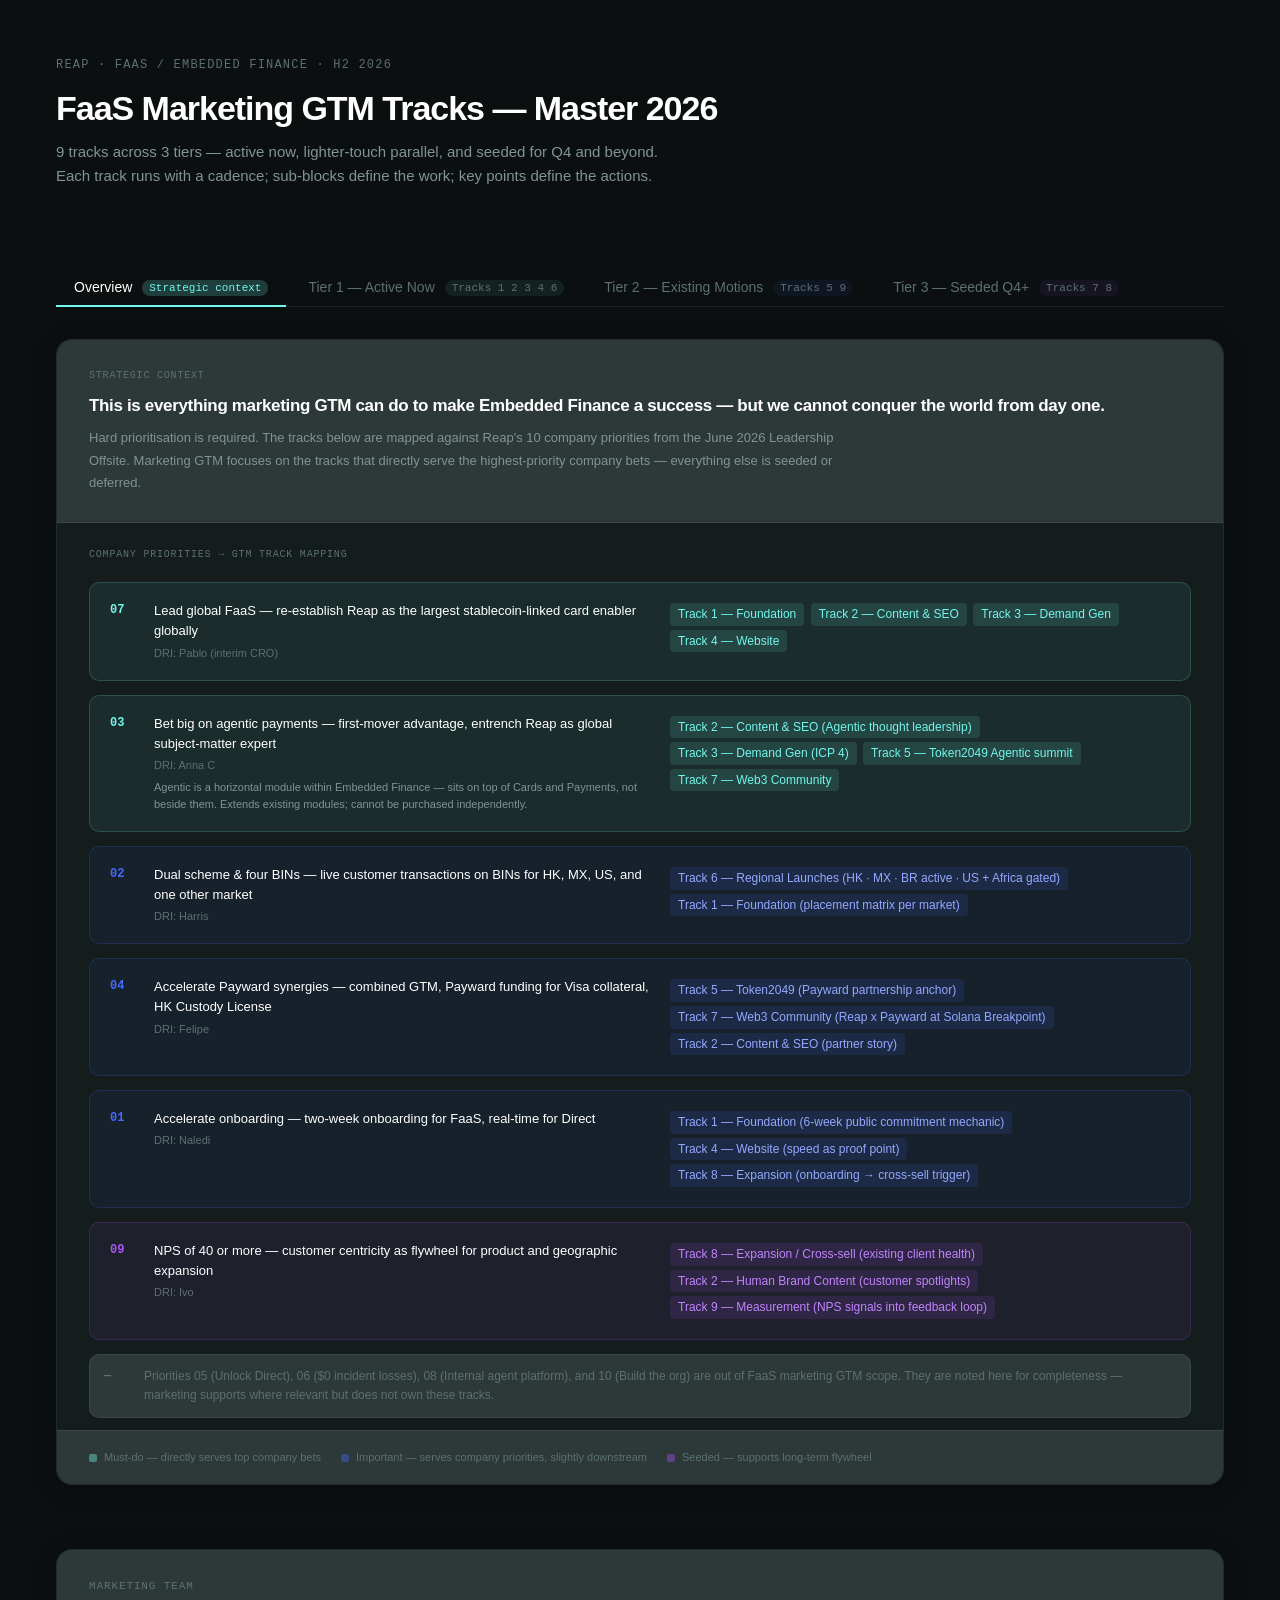
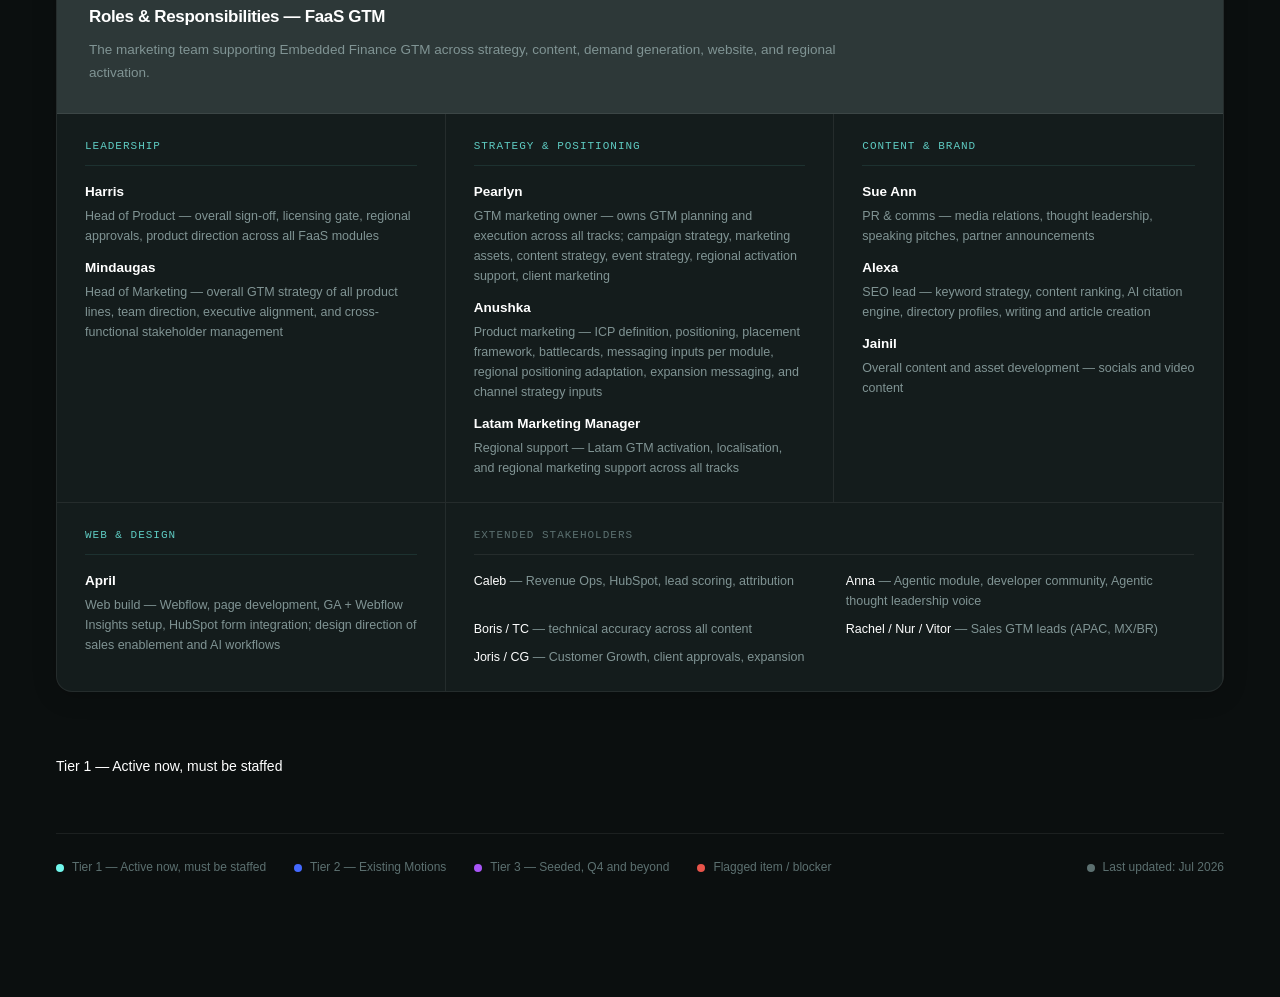
==== faas_gtm_canvas_1.html @ dbe41eef "Add FaaS GTM canvas with Reap brand system Co-Authored-By: Claude Sonnet 4.6 <noreply@anthropic.com>" ====
<!DOCTYPE html>
<html lang="en">
<head>
<meta charset="UTF-8">
<meta name="viewport" content="width=device-width, initial-scale=1.0">
<title>FaaS Marketing GTM Tracks - Master 2026</title>
<link rel="stylesheet" href="colors_and_type.css"/>
<style>
  *, *::before, *::after { box-sizing: border-box; margin: 0; padding: 0; }

  :root {
    --bg:       #0B0F0F;   /* ttg-1000 */
    --surface:  #141C1C;   /* ttg-900 — Reap Black */
    --surface2: #2D3838;   /* ttg-800 */
    --border:   rgba(255,255,255,0.07);
    --border2:  rgba(255,255,255,0.13);
    --text:     #FFFFFF;   /* reap-white */
    --muted:    #5C7070;   /* ttg-600 */
    --subtle:   #809494;   /* ttg-500 */

    --t1: #71F7EC;   /* teal-400 — hero accent */
    --t2: #4469FF;   /* blue-500 */
    --t3: #A855F7;   /* violet-400 */

    --c1:  #71F7EC;  /* teal-400 — Foundation */
    --c2:  #60FFB0;  /* teal-500 — Content & SEO */
    --c3:  #4469FF;  /* blue-500 — Demand Gen */
    --c4:  #2A40A3;  /* blue-700 — Website */
    --c5:  #FFC680;  /* peach-500 — Offline */
    --c6:  #FFC680;  /* peach-500 — Regional */
    --c7:  #A855F7;  /* violet-400 — Web3 */
    --c8:  #7E22CE;  /* violet-500 — Expansion */
    --c9:  #60FFB0;  /* mint-500 — Measurement */
  }

  body {
    background: var(--bg);
    color: var(--text);
    font-family: 'PolySans', -apple-system, 'Helvetica Neue', Arial, sans-serif;
    font-size: 14px;
    line-height: 1.55;
    padding: 56px 56px 120px;
    min-width: 960px;
  }

  /* ── Header ── */
  .header { margin-bottom: 64px; }
  .eyebrow {
    font-family: 'PolySansMono', ui-monospace, 'SF Mono', Menlo, monospace;
    font-size: 12px;
    color: var(--muted);
    letter-spacing: 0.1em;
    text-transform: uppercase;
    margin-bottom: 14px;
  }
  .header h1 {
    font-size: 34px;
    font-weight: 600;
    letter-spacing: -0.03em;
    color: var(--text);
    margin-bottom: 12px;
  }
  .header p { color: var(--subtle); font-size: 15px; max-width: 640px; line-height: 1.65; }

  /* ── Tier sections ── */
  .tier { margin-bottom: 64px; }
  .tier-label {
    display: flex;
    align-items: center;
    gap: 14px;
    margin-bottom: 28px;
  }
  .tier-badge {
    font-family: 'PolySansMono', ui-monospace, 'SF Mono', Menlo, monospace;
    font-size: 11px;
    font-weight: 500;
    letter-spacing: 0.08em;
    text-transform: uppercase;
    padding: 5px 12px;
    border-radius: 4px;
    white-space: nowrap;
  }
  .b1 { background: rgba(113,247,236,0.15); color: var(--t1); border: 1px solid rgba(113,247,236,0.25); }
  .b2 { background: rgba(68,105,255,0.12); color: var(--t2); border: 1px solid rgba(68,105,255,0.22); }
  .b3 { background: rgba(168,85,247,0.12); color: var(--t3); border: 1px solid rgba(168,85,247,0.22); }
  .tier-title { font-size: 14px; color: var(--subtle); }
  .tier-rule { flex: 1; height: 1px; background: var(--border); }

  /* ── Track card ── */
  .track {
    background: var(--surface);
    border: 1px solid var(--border);
    border-radius: 16px;
    overflow: hidden;
    margin-bottom: 32px;
    box-shadow: 0 4px 24px rgba(0,0,0,0.18);
  }
  .track-header {
    display: flex;
    align-items: center;
    gap: 16px;
    padding: 22px 28px;
    border-bottom: 1px solid var(--border);
    background: linear-gradient(to right, rgba(255,255,255,0.03), transparent);
  }
  .track-dot {
    width: 12px; height: 12px;
    border-radius: 50%;
    flex-shrink: 0;
  }
  .track-title {
    font-size: 17px;
    font-weight: 600;
    color: var(--text);
    letter-spacing: -0.01em;
  }
  .track-meta {
    font-family: 'PolySansMono', ui-monospace, 'SF Mono', Menlo, monospace;
    font-size: 12px;
    color: var(--muted);
    margin-left: auto;
  }

  /* ── Track body: sub-block columns ── */
  .track-body {
    display: grid;
    gap: 0;
  }
  .cols-2 { grid-template-columns: 1fr 1fr; }
  .cols-3 { grid-template-columns: 1fr 1fr 1fr; }
  .cols-4 { grid-template-columns: 1fr 1fr 1fr 1fr; }
  .cols-1 { grid-template-columns: 1fr; }

  .sub {
    padding: 24px 28px;
    border-right: 1px solid var(--border);
    border-bottom: 1px solid var(--border);
  }
  .sub:last-child { border-right: none; }

  .sub-title {
    font-size: 11px;
    font-weight: 500;
    letter-spacing: 0.09em;
    text-transform: uppercase;
    color: var(--t1);
    font-family: 'PolySansMono', ui-monospace, 'SF Mono', Menlo, monospace;
    margin-bottom: 16px;
    padding-bottom: 10px;
    border-bottom: 1px solid rgba(113,247,236,0.12);
    opacity: 0.8;
  }

  .items { display: flex; flex-direction: column; gap: 8px; }
  .item {
    display: flex;
    align-items: flex-start;
    gap: 10px;
    color: var(--subtle);
    font-size: 13.5px;
    line-height: 1.65;
  }
  .item::before {
    content: '';
    width: 4px;
    height: 4px;
    border-radius: 50%;
    background: var(--border2);
    flex-shrink: 0;
    margin-top: 8px;
  }
  .item b { color: var(--text); font-weight: 500; }
  .item.flag { color: #FF6B6B; }
  .item.flag::before { background: rgba(255,107,107,0.55); }

  /* metrics row */
  .metrics-row {
    padding: 20px 28px;
    border-top: 1px solid var(--border);
    background: rgba(255,255,255,0.02);
  }
  .metrics-label {
    font-family: 'PolySansMono', ui-monospace, 'SF Mono', Menlo, monospace;
    font-size: 11px;
    color: var(--muted);
    text-transform: uppercase;
    letter-spacing: 0.07em;
    margin-bottom: 14px;
  }
  .metrics-grid {
    display: grid;
    grid-template-columns: 1fr 1fr;
    gap: 16px;
  }
  .metrics-col-label {
    font-size: 11px;
    font-weight: 500;
    color: var(--muted);
    font-family: 'PolySansMono', ui-monospace, 'SF Mono', Menlo, monospace;
    letter-spacing: 0.05em;
    text-transform: uppercase;
    margin-bottom: 8px;
  }
  .metric-item {
    display: flex;
    justify-content: space-between;
    align-items: baseline;
    gap: 12px;
    font-size: 13px;
    color: var(--subtle);
    padding: 7px 0;
    border-bottom: 1px solid var(--border);
  }
  .metric-item:last-child { border-bottom: none; }
  .metric-name { flex: 1; line-height: 1.5; }
  .metric-target {
    font-family: 'PolySansMono', ui-monospace, 'SF Mono', Menlo, monospace;
    font-size: 12px;
    color: var(--t1);
    white-space: nowrap;
    flex-shrink: 0;
  }
  .metric-target.t2 { color: var(--t2); }
  .metric-target.t3 { color: var(--t3); }
  .metric-target.amber { color: #FFC680; }

  /* owners row */
  .owners-row {
    padding: 16px 28px;
    border-top: 1px solid var(--border);
    background: var(--surface2);
    display: flex;
    flex-wrap: wrap;
    gap: 10px;
    align-items: center;
  }
  .owners-label {
    font-family: 'PolySansMono', ui-monospace, 'SF Mono', Menlo, monospace;
    font-size: 11px;
    color: var(--muted);
    text-transform: uppercase;
    letter-spacing: 0.07em;
    margin-right: 4px;
  }
  .owner-tag {
    font-size: 12px;
    padding: 4px 12px;
    border-radius: 99px;
    background: var(--surface);
    border: 1px solid var(--border2);
    color: var(--subtle);
    white-space: nowrap;
  }
  .owner-tag.primary { border-color: rgba(113,247,236,0.4); color: #71F7EC; }

  /* legend */
  .legend {
    margin-top: 56px;
    padding-top: 24px;
    border-top: 1px solid var(--border);
    display: flex;
    gap: 28px;
    flex-wrap: wrap;
  }
  .legend-item { display: flex; align-items: center; gap: 8px; font-size: 12px; color: var(--muted); }
  .legend-dot { width: 8px; height: 8px; border-radius: 50%; flex-shrink: 0; }
</style>
<style>
  /* ── Tabs ── */
  .tab-nav {
    display: flex;
    gap: 4px;
    margin-bottom: 32px;
    border-bottom: 1px solid var(--border);
    padding-bottom: 0;
    position: sticky;
    top: 0;
    background: var(--bg);
    z-index: 100;
    padding-top: 16px;
  }
  .tab-btn {
    font-family: 'PolySans', -apple-system, 'Helvetica Neue', Arial, sans-serif;
    font-size: 14px;
    font-weight: 500;
    color: var(--muted);
    background: transparent;
    border: none;
    padding: 10px 18px;
    cursor: pointer;
    border-bottom: 2px solid transparent;
    margin-bottom: -1px;
    border-radius: 6px 6px 0 0;
    transition: color 0.15s, border-color 0.15s;
    white-space: nowrap;
  }
  .tab-btn:hover { color: var(--subtle); }
  .tab-btn.active { color: var(--text); border-bottom-color: var(--t1); }
  .tab-btn .tab-badge {
    font-family: 'PolySansMono', ui-monospace, 'SF Mono', Menlo, monospace;
    font-size: 11px;
    padding: 2px 7px;
    border-radius: 99px;
    margin-left: 6px;
    vertical-align: middle;
  }
  .tab-btn.active .badge-t1-small { background: rgba(113,247,236,0.2); color: var(--t1); }
  .tab-btn.active .badge-t2-small { background: rgba(68,105,255,0.2); color: var(--t2); }
  .tab-btn.active .badge-t3-small { background: rgba(168,85,247,0.2); color: var(--t3); }
  .tab-btn .badge-t1-small { background: rgba(113,247,236,0.08); color: var(--muted); }
  .tab-btn .badge-t2-small { background: rgba(68,105,255,0.08); color: var(--muted); }
  .tab-btn .badge-t3-small { background: rgba(168,85,247,0.08); color: var(--muted); }

  .tab-panel { display: none; }
  .tab-panel.active { display: block; }
</style>
</head>
<body>

<div class="header">
  <div class="eyebrow">Reap · FaaS / Embedded Finance · H2 2026</div>
  <h1>FaaS Marketing GTM Tracks — Master 2026</h1>
  <p>9 tracks across 3 tiers — active now, lighter-touch parallel, and seeded for Q4 and beyond. Each track runs with a cadence; sub-blocks define the work; key points define the actions.</p>
</div>

<nav class="tab-nav">
  <button class="tab-btn active" onclick="switchTab('overview', this)">Overview <span class="tab-badge badge-t1-small">Strategic context</span></button>
  <button class="tab-btn" onclick="switchTab('tier1', this)">Tier 1 — Active Now <span class="tab-badge badge-t1-small">Tracks 1 2 3 4 6</span></button>
  <button class="tab-btn" onclick="switchTab('tier2', this)">Tier 2 — Existing Motions <span class="tab-badge badge-t2-small">Tracks 5 9</span></button>
  <button class="tab-btn" onclick="switchTab('tier3', this)">Tier 3 — Seeded Q4+ <span class="tab-badge badge-t3-small">Tracks 7 8</span></button>
</nav>

<!-- OVERVIEW TAB -->
<div id="tab-overview" class="tab-panel active">
  <!-- PRIORITY MAPPING -->
  <div style="margin-bottom:64px;">
    <div style="background:var(--surface);border:1px solid var(--border);border-radius:16px;overflow:hidden;box-shadow:0 4px 24px rgba(0,0,0,0.18);">
      <div style="padding:28px 32px;border-bottom:1px solid var(--border);background:var(--surface2);">
        <div style="font-family:'PolySansMono',ui-monospace,monospace;font-size:10px;color:var(--muted);letter-spacing:0.08em;text-transform:uppercase;margin-bottom:10px;">Strategic context</div>
        <div style="font-size:17px;font-weight:600;color:var(--text);letter-spacing:-0.02em;margin-bottom:10px;line-height:1.4;">This is everything marketing GTM can do to make Embedded Finance a success — but we cannot conquer the world from day one.</div>
        <div style="font-size:13px;color:var(--subtle);max-width:760px;line-height:1.7;">Hard prioritisation is required. The tracks below are mapped against Reap's 10 company priorities from the June 2026 Leadership Offsite. Marketing GTM focuses on the tracks that directly serve the highest-priority company bets — everything else is seeded or deferred.</div>
      </div>
      <div style="padding:24px 32px 12px;">
        <div style="font-family:'PolySansMono',ui-monospace,monospace;font-size:10px;color:var(--muted);letter-spacing:0.08em;text-transform:uppercase;margin-bottom:20px;">Company priorities → GTM track mapping</div>
        <div style="display:grid;gap:14px;">

          <div style="display:grid;grid-template-columns:28px 1fr 1fr;gap:16px;align-items:start;padding:18px 20px;background:rgba(113,247,236,0.07);border:1px solid rgba(113,247,236,0.18);border-radius:10px;">
            <div style="font-family:'PolySansMono',ui-monospace,monospace;font-size:12px;font-weight:600;color:var(--t1);">07</div>
            <div>
              <div style="font-size:13px;font-weight:500;color:var(--text);margin-bottom:3px;">Lead global FaaS — re-establish Reap as the largest stablecoin-linked card enabler globally</div>
              <div style="font-size:11px;color:var(--muted);">DRI: Pablo (interim CRO)</div>
            </div>
            <div style="font-size:12px;color:var(--subtle);">
              <span style="display:inline-block;padding:2px 8px;border-radius:4px;background:rgba(113,247,236,0.12);color:#71F7EC;margin:2px 3px 2px 0;">Track 1 — Foundation</span>
              <span style="display:inline-block;padding:2px 8px;border-radius:4px;background:rgba(113,247,236,0.12);color:#71F7EC;margin:2px 3px 2px 0;">Track 2 — Content & SEO</span>
              <span style="display:inline-block;padding:2px 8px;border-radius:4px;background:rgba(113,247,236,0.12);color:#71F7EC;margin:2px 3px 2px 0;">Track 3 — Demand Gen</span>
              <span style="display:inline-block;padding:2px 8px;border-radius:4px;background:rgba(113,247,236,0.12);color:#71F7EC;margin:2px 3px 2px 0;">Track 4 — Website</span>
            </div>
          </div>

          <div style="display:grid;grid-template-columns:28px 1fr 1fr;gap:16px;align-items:start;padding:18px 20px;background:rgba(113,247,236,0.07);border:1px solid rgba(113,247,236,0.18);border-radius:10px;">
            <div style="font-family:'PolySansMono',ui-monospace,monospace;font-size:12px;font-weight:600;color:var(--t1);">03</div>
            <div>
              <div style="font-size:13px;font-weight:500;color:var(--text);margin-bottom:3px;">Bet big on agentic payments — first-mover advantage, entrench Reap as global subject-matter expert</div>
              <div style="font-size:11px;color:var(--muted);">DRI: Anna C</div>
              <div style="font-size:11px;color:var(--subtle);margin-top:5px;">Agentic is a horizontal module within Embedded Finance — sits on top of Cards and Payments, not beside them. Extends existing modules; cannot be purchased independently.</div>
            </div>
            <div style="font-size:12px;color:var(--subtle);">
              <span style="display:inline-block;padding:2px 8px;border-radius:4px;background:rgba(113,247,236,0.12);color:#71F7EC;margin:2px 3px 2px 0;">Track 2 — Content & SEO (Agentic thought leadership)</span>
              <span style="display:inline-block;padding:2px 8px;border-radius:4px;background:rgba(113,247,236,0.12);color:#71F7EC;margin:2px 3px 2px 0;">Track 3 — Demand Gen (ICP 4)</span>
              <span style="display:inline-block;padding:2px 8px;border-radius:4px;background:rgba(113,247,236,0.12);color:#71F7EC;margin:2px 3px 2px 0;">Track 5 — Token2049 Agentic summit</span>
              <span style="display:inline-block;padding:2px 8px;border-radius:4px;background:rgba(113,247,236,0.12);color:#71F7EC;margin:2px 3px 2px 0;">Track 7 — Web3 Community</span>
            </div>
          </div>

          <div style="display:grid;grid-template-columns:28px 1fr 1fr;gap:16px;align-items:start;padding:18px 20px;background:rgba(68,105,255,0.07);border:1px solid rgba(68,105,255,0.18);border-radius:10px;">
            <div style="font-family:'PolySansMono',ui-monospace,monospace;font-size:12px;font-weight:600;color:var(--t2);">02</div>
            <div>
              <div style="font-size:13px;font-weight:500;color:var(--text);margin-bottom:3px;">Dual scheme & four BINs — live customer transactions on BINs for HK, MX, US, and one other market</div>
              <div style="font-size:11px;color:var(--muted);">DRI: Harris</div>
            </div>
            <div style="font-size:12px;color:var(--subtle);">
              <span style="display:inline-block;padding:2px 8px;border-radius:4px;background:rgba(68,105,255,0.12);color:#94A8FF;margin:2px 3px 2px 0;">Track 6 — Regional Launches (HK · MX · BR active · US + Africa gated)</span>
              <span style="display:inline-block;padding:2px 8px;border-radius:4px;background:rgba(68,105,255,0.12);color:#94A8FF;margin:2px 3px 2px 0;">Track 1 — Foundation (placement matrix per market)</span>
            </div>
          </div>

          <div style="display:grid;grid-template-columns:28px 1fr 1fr;gap:16px;align-items:start;padding:18px 20px;background:rgba(68,105,255,0.07);border:1px solid rgba(68,105,255,0.18);border-radius:10px;">
            <div style="font-family:'PolySansMono',ui-monospace,monospace;font-size:12px;font-weight:600;color:var(--t2);">04</div>
            <div>
              <div style="font-size:13px;font-weight:500;color:var(--text);margin-bottom:3px;">Accelerate Payward synergies — combined GTM, Payward funding for Visa collateral, HK Custody License</div>
              <div style="font-size:11px;color:var(--muted);">DRI: Felipe</div>
            </div>
            <div style="font-size:12px;color:var(--subtle);">
              <span style="display:inline-block;padding:2px 8px;border-radius:4px;background:rgba(68,105,255,0.12);color:#94A8FF;margin:2px 3px 2px 0;">Track 5 — Token2049 (Payward partnership anchor)</span>
              <span style="display:inline-block;padding:2px 8px;border-radius:4px;background:rgba(68,105,255,0.12);color:#94A8FF;margin:2px 3px 2px 0;">Track 7 — Web3 Community (Reap x Payward at Solana Breakpoint)</span>
              <span style="display:inline-block;padding:2px 8px;border-radius:4px;background:rgba(68,105,255,0.12);color:#94A8FF;margin:2px 3px 2px 0;">Track 2 — Content & SEO (partner story)</span>
            </div>
          </div>

          <div style="display:grid;grid-template-columns:28px 1fr 1fr;gap:16px;align-items:start;padding:18px 20px;background:rgba(68,105,255,0.07);border:1px solid rgba(68,105,255,0.18);border-radius:10px;">
            <div style="font-family:'PolySansMono',ui-monospace,monospace;font-size:12px;font-weight:600;color:var(--t2);">01</div>
            <div>
              <div style="font-size:13px;font-weight:500;color:var(--text);margin-bottom:3px;">Accelerate onboarding — two-week onboarding for FaaS, real-time for Direct</div>
              <div style="font-size:11px;color:var(--muted);">DRI: Naledi</div>
            </div>
            <div style="font-size:12px;color:var(--subtle);">
              <span style="display:inline-block;padding:2px 8px;border-radius:4px;background:rgba(68,105,255,0.12);color:#94A8FF;margin:2px 3px 2px 0;">Track 1 — Foundation (6-week public commitment mechanic)</span>
              <span style="display:inline-block;padding:2px 8px;border-radius:4px;background:rgba(68,105,255,0.12);color:#94A8FF;margin:2px 3px 2px 0;">Track 4 — Website (speed as proof point)</span>
              <span style="display:inline-block;padding:2px 8px;border-radius:4px;background:rgba(68,105,255,0.12);color:#94A8FF;margin:2px 3px 2px 0;">Track 8 — Expansion (onboarding → cross-sell trigger)</span>
            </div>
          </div>

          <div style="display:grid;grid-template-columns:28px 1fr 1fr;gap:16px;align-items:start;padding:18px 20px;background:rgba(168,85,247,0.07);border:1px solid rgba(168,85,247,0.18);border-radius:10px;">
            <div style="font-family:'PolySansMono',ui-monospace,monospace;font-size:12px;font-weight:600;color:var(--t3);">09</div>
            <div>
              <div style="font-size:13px;font-weight:500;color:var(--text);margin-bottom:3px;">NPS of 40 or more — customer centricity as flywheel for product and geographic expansion</div>
              <div style="font-size:11px;color:var(--muted);">DRI: Ivo</div>
            </div>
            <div style="font-size:12px;color:var(--subtle);">
              <span style="display:inline-block;padding:2px 8px;border-radius:4px;background:rgba(168,85,247,0.12);color:#C084FC;margin:2px 3px 2px 0;">Track 8 — Expansion / Cross-sell (existing client health)</span>
              <span style="display:inline-block;padding:2px 8px;border-radius:4px;background:rgba(168,85,247,0.12);color:#C084FC;margin:2px 3px 2px 0;">Track 2 — Human Brand Content (customer spotlights)</span>
              <span style="display:inline-block;padding:2px 8px;border-radius:4px;background:rgba(168,85,247,0.12);color:#C084FC;margin:2px 3px 2px 0;">Track 9 — Measurement (NPS signals into feedback loop)</span>
            </div>
          </div>

          <div style="padding:12px 14px;background:var(--surface2);border:1px solid var(--border);border-radius:10px;display:grid;grid-template-columns:28px 1fr;gap:12px;">
            <div style="font-family:'PolySansMono',ui-monospace,monospace;font-size:12px;font-weight:600;color:var(--muted);">—</div>
            <div style="font-size:12px;color:var(--muted);line-height:1.6;">Priorities 05 (Unlock Direct), 06 ($0 incident losses), 08 (Internal agent platform), and 10 (Build the org) are out of FaaS marketing GTM scope. They are noted here for completeness — marketing supports where relevant but does not own these tracks.</div>
          </div>

        </div>
      </div>
      <div style="padding:18px 32px;border-top:1px solid var(--border);background:var(--surface2);display:flex;gap:20px;flex-wrap:wrap;">
        <div style="display:flex;align-items:center;gap:7px;font-size:11px;color:var(--muted);">
          <div style="width:8px;height:8px;border-radius:2px;background:rgba(113,247,236,0.4);"></div>Must-do — directly serves top company bets
        </div>
        <div style="display:flex;align-items:center;gap:7px;font-size:11px;color:var(--muted);">
          <div style="width:8px;height:8px;border-radius:2px;background:rgba(68,105,255,0.4);"></div>Important — serves company priorities, slightly downstream
        </div>
        <div style="display:flex;align-items:center;gap:7px;font-size:11px;color:var(--muted);">
          <div style="width:8px;height:8px;border-radius:2px;background:rgba(168,85,247,0.4);"></div>Seeded — supports long-term flywheel
        </div>
      </div>
    </div>
  </div>
  </div>

  <!-- MARKETING TEAM R&R -->
  <div style="margin-bottom:64px;">
    <div style="background:var(--surface);border:1px solid var(--border);border-radius:16px;overflow:hidden;box-shadow:0 4px 24px rgba(0,0,0,0.18);">
      <div style="padding:28px 32px;border-bottom:1px solid var(--border);background:var(--surface2);">
        <div style="font-family:'PolySansMono',ui-monospace,monospace;font-size:11px;color:var(--muted);letter-spacing:0.08em;text-transform:uppercase;margin-bottom:10px;">Marketing Team</div>
        <div style="font-size:17px;font-weight:600;color:var(--text);letter-spacing:-0.02em;margin-bottom:10px;line-height:1.4;">Roles &amp; Responsibilities — FaaS GTM</div>
        <div style="font-size:13.5px;color:var(--subtle);max-width:760px;line-height:1.7;">The marketing team supporting Embedded Finance GTM across strategy, content, demand generation, website, and regional activation.</div>
      </div>
      <div style="display:grid;grid-template-columns:1fr 1fr 1fr;gap:0;">

        <!-- Leadership -->
        <div style="padding:24px 28px;border-right:1px solid var(--border);border-bottom:1px solid var(--border);">
          <div style="font-family:'PolySansMono',ui-monospace,monospace;font-size:11px;font-weight:500;letter-spacing:0.09em;text-transform:uppercase;color:var(--t1);margin-bottom:16px;padding-bottom:10px;border-bottom:1px solid rgba(113,247,236,0.12);opacity:0.8;">Leadership</div>
          <div style="display:flex;flex-direction:column;gap:12px;">
            <div>
              <div style="font-size:13.5px;font-weight:600;color:var(--text);margin-bottom:3px;">Harris</div>
              <div style="font-size:12.5px;color:var(--subtle);line-height:1.6;">Head of Product — overall sign-off, licensing gate, regional approvals, product direction across all FaaS modules</div>
            </div>
            <div>
              <div style="font-size:13.5px;font-weight:600;color:var(--text);margin-bottom:3px;">Mindaugas</div>
              <div style="font-size:12.5px;color:var(--subtle);line-height:1.6;">Head of Marketing — overall GTM strategy of all product lines, team direction, executive alignment, and cross-functional stakeholder management</div>
            </div>
          </div>
        </div>

        <!-- Strategy & Positioning -->
        <div style="padding:24px 28px;border-right:1px solid var(--border);border-bottom:1px solid var(--border);">
          <div style="font-family:'PolySansMono',ui-monospace,monospace;font-size:11px;font-weight:500;letter-spacing:0.09em;text-transform:uppercase;color:var(--t1);margin-bottom:16px;padding-bottom:10px;border-bottom:1px solid rgba(113,247,236,0.12);opacity:0.8;">Strategy &amp; Positioning</div>
          <div style="display:flex;flex-direction:column;gap:12px;">
            <div>
              <div style="font-size:13.5px;font-weight:600;color:var(--text);margin-bottom:3px;">Pearlyn</div>
              <div style="font-size:12.5px;color:var(--subtle);line-height:1.6;">GTM marketing owner — owns GTM planning and execution across all tracks; campaign strategy, marketing assets, content strategy, event strategy, regional activation support, client marketing</div>
            </div>
            <div>
              <div style="font-size:13.5px;font-weight:600;color:var(--text);margin-bottom:3px;">Anushka</div>
              <div style="font-size:12.5px;color:var(--subtle);line-height:1.6;">Product marketing — ICP definition, positioning, placement framework, battlecards, messaging inputs per module, regional positioning adaptation, expansion messaging, and channel strategy inputs</div>
            </div>
            <div>
              <div style="font-size:13.5px;font-weight:600;color:var(--text);margin-bottom:3px;">Latam Marketing Manager</div>
              <div style="font-size:12.5px;color:var(--subtle);line-height:1.6;">Regional support — Latam GTM activation, localisation, and regional marketing support across all tracks</div>
            </div>
          </div>
        </div>

        <!-- Content & Brand -->
        <div style="padding:24px 28px;border-bottom:1px solid var(--border);">
          <div style="font-family:'PolySansMono',ui-monospace,monospace;font-size:11px;font-weight:500;letter-spacing:0.09em;text-transform:uppercase;color:var(--t1);margin-bottom:16px;padding-bottom:10px;border-bottom:1px solid rgba(113,247,236,0.12);opacity:0.8;">Content &amp; Brand</div>
          <div style="display:flex;flex-direction:column;gap:12px;">
            <div>
              <div style="font-size:13.5px;font-weight:600;color:var(--text);margin-bottom:3px;">Sue Ann</div>
              <div style="font-size:12.5px;color:var(--subtle);line-height:1.6;">PR &amp; comms — media relations, thought leadership, speaking pitches, partner announcements</div>
            </div>
            <div>
              <div style="font-size:13.5px;font-weight:600;color:var(--text);margin-bottom:3px;">Alexa</div>
              <div style="font-size:12.5px;color:var(--subtle);line-height:1.6;">SEO lead — keyword strategy, content ranking, AI citation engine, directory profiles, writing and article creation</div>
            </div>
            <div>
              <div style="font-size:13.5px;font-weight:600;color:var(--text);margin-bottom:3px;">Jainil</div>
              <div style="font-size:12.5px;color:var(--subtle);line-height:1.6;">Overall content and asset development — socials and video content</div>
            </div>
          </div>
        </div>

        <!-- Web & Design -->
        <div style="padding:24px 28px;border-right:1px solid var(--border);">
          <div style="font-family:'PolySansMono',ui-monospace,monospace;font-size:11px;font-weight:500;letter-spacing:0.09em;text-transform:uppercase;color:var(--t1);margin-bottom:16px;padding-bottom:10px;border-bottom:1px solid rgba(113,247,236,0.12);opacity:0.8;">Web &amp; Design</div>
          <div style="display:flex;flex-direction:column;gap:12px;">
            <div>
              <div style="font-size:13.5px;font-weight:600;color:var(--text);margin-bottom:3px;">April</div>
              <div style="font-size:12.5px;color:var(--subtle);line-height:1.6;">Web build — Webflow, page development, GA + Webflow Insights setup, HubSpot form integration; design direction of sales enablement and AI workflows</div>
            </div>
          </div>
        </div>

        <!-- Extended team note -->
        <div style="padding:24px 28px;border-right:1px solid var(--border);grid-column:2 / 4;">
          <div style="font-family:'PolySansMono',ui-monospace,monospace;font-size:11px;font-weight:500;letter-spacing:0.09em;text-transform:uppercase;color:var(--muted);margin-bottom:16px;padding-bottom:10px;border-bottom:1px solid var(--border);">Extended Stakeholders</div>
          <div style="display:grid;grid-template-columns:1fr 1fr;gap:8px 24px;">
            <div style="font-size:12.5px;color:var(--subtle);line-height:1.6;"><b style="color:var(--text);font-weight:500;">Caleb</b> — Revenue Ops, HubSpot, lead scoring, attribution</div>
            <div style="font-size:12.5px;color:var(--subtle);line-height:1.6;"><b style="color:var(--text);font-weight:500;">Anna</b> — Agentic module, developer community, Agentic thought leadership voice</div>
            <div style="font-size:12.5px;color:var(--subtle);line-height:1.6;"><b style="color:var(--text);font-weight:500;">Boris / TC</b> — technical accuracy across all content</div>
            <div style="font-size:12.5px;color:var(--subtle);line-height:1.6;"><b style="color:var(--text);font-weight:500;">Rachel / Nur / Vitor</b> — Sales GTM leads (APAC, MX/BR)</div>
            <div style="font-size:12.5px;color:var(--subtle);line-height:1.6;"><b style="color:var(--text);font-weight:500;">Joris / CG</b> — Customer Growth, client approvals, expansion</div>
          </div>
        </div>

      </div>
    </div>
  </div>
</div>

<!-- TIER 1 TAB -->
<div id="tab-tier1" class="tab-panel">
  <div class="tier">
    <div class="tier-label">
      <span class="tier-badge b1">Tier 1</span>
      <span class="tier-title">Active now — Q3 core, must be staffed · Tracks 1, 2, 3, 4, 6</span>
      <div class="tier-rule"></div>
    </div>
    <!-- ═══════════════════════════════════════════
     TIER 1 — ACTIVE NOW
════════════════════════════════════════════ -->
</div>

  <div style="background:var(--surface);border:1px solid rgba(113,247,236,0.25);border-radius:14px;padding:32px 36px;margin-bottom:32px;">
      <div style="font-family:'PolySansMono',ui-monospace,monospace;font-size:10px;color:var(--t1);letter-spacing:0.08em;text-transform:uppercase;margin-bottom:14px;">Tier 1 — Why this is critical for FaaS success</div>
      <div style="font-size:15px;font-weight:500;color:var(--text);line-height:1.5;margin-bottom:12px;">Tier 1 is the GTM engine. Without it, Embedded Finance has no market presence, no pipeline, and no conversion path.</div>
      <div style="font-size:13.5px;color:var(--subtle);line-height:1.75;max-width:900px;">FaaS is being relaunched as a unified platform — but the market doesn't know that yet. Reap has the product, the proof points, and live clients, but none of that translates into revenue without a coordinated external motion. Tier 1 builds the four pillars that every deal depends on: the narrative that makes FaaS legible to buyers (Foundation), the content engine that creates organic demand at scale (Content & SEO), the outbound and inbound motion that turns interest into pipeline (Demand Gen), and the website that converts that pipeline into qualified conversations (Website). Regional Launches sits here too because HK, MX, and BR are already live — this isn't future planning, it's active execution in markets where Reap has real proof and real clients today. These five tracks run in parallel and are mutually dependent — a great website with no demand gen is invisible; demand gen without a website has nowhere to point. Getting Tier 1 right in Q3 is the difference between FaaS becoming the category leader in embedded finance or remaining an internal restructure that the market never notices.</div>
    </div>
  <!-- TRACK 1: FOUNDATION -->
  <div class="track">
    <div class="track-header">
      <div class="track-dot" style="background:var(--c1)"></div>
      <div class="track-title">Track 1 — Foundation</div>
      <div class="track-meta">One-time push · then quarterly maintenance · prerequisite for all other tracks</div>
    </div>
    <div class="track-body cols-4">
      <div class="sub">
        <div class="sub-title">Naming & Positioning</div>
        <div class="items">
          <div class="item">External name locked: <b>Embedded Finance</b></div>
          <div class="item">Internal name: <b>FaaS</b></div>
          <div class="item">Positioning doc finalized and signed off</div>
          <div class="item">Tagline direction confirmed (A/B/C spectrum — safe to risky)</div>
        </div>
      </div>
      <div class="sub">
        <div class="sub-title">Placement Framework</div>
        <div class="items">
          <div class="item">3 ICPs: Web3 Platforms & Wallets · Financial Adjacent / Asset Managers · Corporate / B2B — plus Agentic as a horizontal layer available across all ICPs</div>
          <div class="item">Discovery question set per ICP → placement output</div>
          <div class="item">Operating model matrix (Cards, Program managed and BIN)</div>
          <div class="item">Fit signals codified for sales conversations</div>
        </div>
      </div>
      <div class="sub">
        <div class="sub-title">Sales Assets</div>
        <div class="items">
          <div class="item"><b>Pitch decks — Embedded Finance overview, with 2 key modules</b></div>
          <div class="item">Cards (primary)</div>
          <div class="item">BIN Sponsorship (subsegment of Cards)</div>
          <div class="item">Payments (coming)</div>
          <div class="item">1-pager per ICP (4 versions)</div>
          <div class="item">Comparison sheet vs. Marqeta / Bridge / BVNK / Stripe Issuing</div>
          <div class="item">Placement framework one-pager (leave-behind)</div>
        </div>
      </div>
      <div class="sub">
        <div class="sub-title">Internal Alignment</div>
        <div class="items">
          <div class="item flag">Harris sign-off needed for external name "Embedded Finance" across all 🔴</div>
          <div class="item">Unified clear Q3–Q4 roadmap across former CaaS + FaaS teams + Payments for GTM planning purposes</div>
          <div class="item flag">MSA finalized to cover cross-sell across all modules 🟡</div>
          <div class="item">Universal pricing and packaging defined</div>
          <div class="item">HubSpot: CaaS pipeline reconciled + migrated under FaaS (to check with Caleb on current state + any changes needed)</div>
        </div>
      </div>
      <div class="sub" style="grid-column: 1 / -1; border-right: none;">
        <div class="sub-title">🚀 Product-Led Launch Campaign — FaaS as the upgraded CaaS</div>
        <div class="items">
          <div class="item">Once all foundations are in place, relaunch FaaS externally as the natural evolution of CaaS — not a rebrand, but a meaningful upgrade with more modules, more markets, and more infrastructure</div>
          <div class="item"><b>Internal comms first:</b> all existing CaaS clients notified of the upgrade before any public announcement — they should never find out via a press release</div>
          <div class="item"><b>External launch moment:</b> coordinated across website, PR, LinkedIn, X/Twitter, and partner channels simultaneously — one clean signal to market</div>
          <div class="item"><b>Anchor to a milestone:</b> tie launch timing to a tangible proof point — first client live on multi-module, dual-scheme live in a new market, or Payward partnership announcement</div>
          <div class="item"><b>Campaign assets:</b> launch video, press release, updated product page, client announcement posts, founder post from Daren / Kevin, partner co-announcements</div>
          <div class="item"><b>Gate:</b> naming sign-off (Harris), MSA finalized, HubSpot migrated, website live, at least one customer story approved — all Track 1 foundations must be complete before launch</div>
          <div class="item" style="color:#FFC680;">⚠️ Timing TBD — dependent on Track 1 completion and Harris overall sign-off. Target window: Q3 end or early Q4.</div>
        </div>
      </div>
    </div>
    <div class="metrics-row">
      <div class="metrics-label">Outcomes &amp; Metrics</div>
      <div class="metrics-grid">
        <div>
          <div class="metrics-col-label">Commercial</div>
          <div class="metric-item"><span class="metric-name">Time-to-first-qualified-demo from go-live</span><span class="metric-target ">≤ 2 weeks</span></div><div class="metric-item"><span class="metric-name">Pipeline unlocked by sales assets</span><span class="metric-target ">TBD</span></div><div class="metric-item"><span class="metric-name">GTM assets signed off and live by target date</span><span class="metric-target ">100% by end Jul</span></div>
        </div>
        <div>
          <div class="metrics-col-label">Marketing</div>
          <div class="metric-item"><span class="metric-name">Sales team asset adoption rate</span><span class="metric-target ">≥ 80%</span></div><div class="metric-item"><span class="metric-name">Placement framework used in discovery calls</span><span class="metric-target ">100% of calls</span></div>
        </div>
      </div>
    </div>
    <div class="owners-row">
      <span class="owners-label">Owners</span>
      <span class="owner-tag primary">Pearlyn — marketing assets</span>
      <span class="owner-tag primary">Anushka — ICP definition, positioning, placement</span>
      <span class="owner-tag">Rachel / Nur — commercial, MSA</span>
      <span class="owner-tag">Caleb — Revenue Ops, HubSpot</span>
      <span class="owner-tag primary">Harris — overall sign-off</span>
      <span class="owner-tag">Amelia — Cards/CPMaaS inputs</span>
      <span class="owner-tag">Zi Xuan — Payments inputs</span>
      <span class="owner-tag">Anna — Agentic inputs</span>
    </div>
  </div>

  <!-- TRACK 2: CONTENT & SEO -->
  <div class="track">
    <div class="track-header">
      <div class="track-dot" style="background:var(--c2)"></div>
      <div class="track-title">Track 2 — Content & SEO</div>
      <div class="track-meta">Weekly cadence · always-on · two distinct motions in parallel</div>
    </div>
    <div class="track-body cols-3">
      <div class="sub">
        <div class="sub-title">PR & Thought Leadership — credibility-shaped</div>
        <div class="items">
          <div class="item"><b>Media & press</b></div>
          <div class="item">Target publications: The Block · CoinDesk · PYMNTS · Fintech Nexus · Tech in Asia</div>
          <div class="item">Story angles: Embedded Finance launch · Agentic as category leadership · dual-scheme milestone · regional expansion moments</div>
          <div class="item">Reactive PR: regulatory wins, partnership announcements, client go-lives</div>
          <div class="item"><b>Thought leadership</b></div>
          <div class="item">Daren / Kevin / Harris / Anna as named voices — not just Reap as a brand (Anna leads Agentic)</div>
          <div class="item">Op-eds and bylines: stablecoin infrastructure, embedded finance for Web3, agentic payments</div>
          <div class="item">Speaking pitches: Token2049 panels · SFF · Blockchain Rio · Solana Breakpoint</div>
          <div class="item"><b>Awards & recognition</b></div>
          <div class="item">Fintech industry awards as credibility signals — especially for new markets</div>
          <div class="item">Analyst and research house briefings (Gartner, Forrester, CB Insights) where relevant</div>
        </div>
      </div>
      <div class="sub">
        <div class="sub-title">SEO Content — discoverability-shaped</div>
        <div class="items">
          <div class="item"><b>P1 content wave (Q3 publish, Q4+ rank)</b></div>
          <div class="item">"What is Embedded Finance?" — category hub, 12K monthly searches</div>
          <div class="item">Card program sub content pages and use cases</div>
          <div class="item">Embedded payments explainer</div>
          <div class="item">White-label card guide</div>
          <div class="item">Stablecoin card launch guide</div>
          <div class="item">State of Embedded Finance 2026 — flagship report (Q4)</div>
          <div class="item"><b>Use case content pages — by vertical</b></div>
          <div class="item">Web3 platforms & exchanges</div>
          <div class="item">Neobanks & digital wallets</div>
          <div class="item">Asset managers & custody platforms</div>
          <div class="item">Corporate & B2B spend programs</div>
          <div class="item"><b>Comparison & alternative pages</b></div>
          <div class="item">Reap vs Marqeta · vs Rain · vs BVNK · vs Bridge</div>
          <div class="item">Stripe Issuing alternatives</div>
          <div class="item"><b>AI citation engine</b></div>
          <div class="item">Directory profiles (G2, Capterra, Crunchbase) claimed + updated</div>
          <div class="item">Partner backlinks: Bitget, HexTrust, MetaMask, Bitcoin.com</div>
          <div class="item">"Reap Review 2026" via CoinCodeCap — Q4</div>
          <div class="item">Docs crawlable and indexed</div>
        </div>
      </div>
      <div class="sub">
        <div class="sub-title">Human Brand Content — trust-shaped</div>
        <div class="items">
          <div class="item"><b>Customer spotlights</b></div>
          <div class="item">Video-first (LinkedIn-native, Reels-length) · long-form as secondary cut</div>
          <div class="item">Priority: RedotPay · Bitget Wallet · KAST · Travala</div>
          <div class="item">Approval path via Joris / CG — unlock now, not at launch</div>
          <div class="item"><b>Partner stories</b></div>
          <div class="item">Reap brings the brief — proactive, not reactive</div>
          <div class="item">Priority: Circle · Thredd · Solana · Tron · Base · Flagright + other key partners in FaaS workflows</div>
          <div class="item">Seeded back to partner channels for reach multiplier</div>
          <div class="item"><b>Founder / operator voice</b></div>
          <div class="item">Daren / Kevin byline series — Magent teardown posts, honest tone</div>
          <div class="item">LinkedIn cadence anchored to ecosystem moments</div>
          <div class="item">X threads for Web3 builder audience</div>
          <div class="item"><b>Event content</b></div>
          <div class="item">Recaps: Token2049 · SFF · Reap x Payward at Solana Breakpoint</div>
          <div class="item">One video format tested and shipped before end of Q3</div>
        </div>
      </div>
    </div>
    <div class="metrics-row">
      <div class="metrics-label">Outcomes &amp; Metrics</div>
      <div class="metrics-grid">
        <div>
          <div class="metrics-col-label">Commercial</div>
          <div class="metric-item"><span class="metric-name">MQLs attributed to content</span><span class="metric-target t2">≥ 10/month by Q4</span></div><div class="metric-item"><span class="metric-name">Pipeline value from content-sourced leads</span><span class="metric-target t2">TBD</span></div><div class="metric-item"><span class="metric-name">GP contribution from content-converted clients</span><span class="metric-target t2">TBD</span></div>
        </div>
        <div>
          <div class="metrics-col-label">Marketing</div>
          <div class="metric-item"><span class="metric-name">Organic sessions to FaaS pages</span><span class="metric-target t2">≥ 2,000/month by Q4</span></div><div class="metric-item"><span class="metric-name">P1 keyword rankings (top 10)</span><span class="metric-target t2">≥ 3 keywords by Q4</span></div><div class="metric-item"><span class="metric-name">AI citation appearances (ChatGPT/Perplexity/Gemini)</span><span class="metric-target t2">≥ 5 by Q4</span></div><div class="metric-item"><span class="metric-name">PR placements secured</span><span class="metric-target t2">≥ 2/month</span></div><div class="metric-item"><span class="metric-name">Cost per MQL (content channel)</span><span class="metric-target t2">≤ $200</span></div>
        </div>
      </div>
    </div>
    <div class="owners-row">
      <span class="owners-label">Owners</span>
      <span class="owner-tag primary">Pearlyn — strategy + execution</span>
      <span class="owner-tag primary">Sue Ann — PR, comms + thought leadership</span>
      <span class="owner-tag primary">Alexa — SEO lead</span>
      <span class="owner-tag">Jainil — content production</span>
      <span class="owner-tag">Boris / TC — technical accuracy</span>
      <span class="owner-tag">Joris / CG — customer story approvals</span>
    </div>
  </div>

  <!-- TRACK 3: DEMAND GEN -->
  <div class="track">
    <div class="track-header">
      <div class="track-dot" style="background:var(--c3)"></div>
      <div class="track-title">Track 3 — Demand Gen</div>
      <div class="track-meta">Both inbound + outbound · HubSpot sequences to be built from scratch · where OKR numbers get hit</div>
    </div>
    <div class="track-body cols-2">
      <div class="sub">
        <div class="sub-title">ICP 1 — Web3 Platforms & Wallets</div>
        <div class="items">
          <div class="item"><b>Hook:</b> launch in 6–8 weeks, no pre-funding, stablecoin-native</div>
          <div class="item"><b>Decision makers:</b> Head of Product, CTO, VP Engineering</div>
          <div class="item"><b>Outbound:</b> LinkedIn · X/Twitter · Discord/Telegram builder spaces</div>
          <div class="item"><b>Inbound:</b> content → website form → lead scoring → sales handoff</div>
          <div class="item"><b>Proof:</b> Bitget Wallet (CPMaaS, User-Funded) · RedotPay</div>
          <div class="item"><b>Intent signals:</b> compliance/payments job postings · fundraising announcements</div>
        </div>
      </div>
      <div class="sub">
        <div class="sub-title">ICP 2 — Financial Adjacent / Asset Managers</div>
        <div class="items">
          <div class="item"><b>Hook:</b> bridge crypto and fiat, one partner replacing six vendors</div>
          <div class="item"><b>Decision makers:</b> COO, Head of Digital Assets, Head of Operations</div>
          <div class="item"><b>Outbound:</b> LinkedIn · custody partner referrals (Fireblocks, BitGo) · PR (The Block, CoinDesk)</div>
          <div class="item"><b>Inbound:</b> content → website form → lead scoring → sales handoff</div>
          <div class="item"><b>Proof:</b> Moomoo archetype · HexTrust</div>
          <div class="item"><b>Intent signals:</b> hiring for digital asset ops · announcing tokenized fund products</div>
        </div>
      </div>
      <div class="sub">
        <div class="sub-title">ICP 3 — Corporate / B2B</div>
        <div class="items">
          <div class="item"><b>Hook:</b> branded spend cards + cross-border rails, no license required</div>
          <div class="item"><b>Decision makers:</b> CFO, Head of Finance, COO</div>
          <div class="item"><b>Outbound:</b> LinkedIn · APAC/LATAM Chamber of Commerce · accounting firm referrals</div>
          <div class="item"><b>Inbound:</b> content → website form → lead scoring → sales handoff</div>
          <div class="item"><b>Entry point:</b> BIN Sponsorship → upsell to Payments</div>
          <div class="item"><b>Proof:</b> HEVN (corporate program issuer)</div>
        </div>
      </div>
      <div class="sub">
        <div class="sub-title">Agentic Layer — horizontal extension across all ICPs</div>
        <div class="items">
          <div class="item"><b>Positioning:</b> not a standalone ICP — extends Cards and Payments for AI-native workflows; activated on top of an existing module</div>
          <div class="item"><b>Hook:</b> scoped agent credentials and programmable spend built natively into the platform — no bolt-on required</div>
          <div class="item"><b>Who activates it:</b> any ICP buyer already using Cards or Payments who is building AI agent workflows — or AI-first native agent card companies (e.g. agentcard.sh) or Web3 projects moving into AI (e.g. NEAR) — CTO, Head of AI/Automation, VP Engineering</div>
          <div class="item"><b>Outbound:</b> layered onto ICP 1–3 sequences — introduced as a capability available to existing clients, not a separate pitch</div>
          <div class="item"><b>Inbound:</b> Agentic content → surfaces within platform pages, not a standalone product page</div>
          <div class="item"><b>Proof:</b> Reap-native capability, no competitor equivalent — position Reap as building ahead of the curve</div>
        </div>
      </div>
      <div class="sub">
        <div class="sub-title">Outbound Sequences — build from scratch</div>
        <div class="items">
          <div class="item">3 HubSpot sequences — one per ICP segment · Agentic layer introduced within sequences, not as a standalone track</div>
          <div class="item">Each: ICP hook · 5–7 touch cadence · personalization variables (company type, module fit, region)</div>
          <div class="item">Messaging inputs: Anushka (battlecards) · Pearlyn (campaign strategy)</div>
          <div class="item">Module inputs: Amelia (Cards) · Zi Xuan (Payments) · Anna (Agentic)</div>
        </div>
      </div>
      <div class="sub">
        <div class="sub-title">Inbound, Lead Scoring & ABM</div>
        <div class="items">
          <div class="item">Website form questions designed to qualify and route by ICP on submission</div>
          <div class="item">Lead scoring model in HubSpot — Caleb (Revenue Ops)</div>
          <div class="item">Scoring criteria: company type · module interest · geography · urgency signals</div>
          <div class="item">Handoff: Rachel (APAC) · Vitor (MX/BR) · Nur (others)</div>
          <div class="item"><b>ABM named accounts:</b> TBD — Caleb to pull from existing hunting list and filter for FaaS-fit</div>
        </div>
      </div>
    </div>
    <div class="metrics-row">
      <div class="metrics-label">Outcomes &amp; Metrics</div>
      <div class="metrics-grid">
        <div>
          <div class="metrics-col-label">Commercial</div>
          <div class="metric-item"><span class="metric-name">MQLs generated per ICP per month</span><span class="metric-target ">≥ 5 per ICP</span></div><div class="metric-item"><span class="metric-name">SQL conversion rate</span><span class="metric-target ">≥ 20%</span></div><div class="metric-item"><span class="metric-name">Pipeline value created (inbound + outbound)</span><span class="metric-target ">TBD</span></div><div class="metric-item"><span class="metric-name">Contract value from demand gen-sourced deals</span><span class="metric-target ">TBD</span></div><div class="metric-item"><span class="metric-name">GP contribution from demand gen</span><span class="metric-target ">TBD</span></div>
        </div>
        <div>
          <div class="metrics-col-label">Marketing</div>
          <div class="metric-item"><span class="metric-name">Cost per MQL</span><span class="metric-target ">≤ $150</span></div><div class="metric-item"><span class="metric-name">Outbound sequence reply rate</span><span class="metric-target ">≥ 8%</span></div><div class="metric-item"><span class="metric-name">MQL → SQL conversion rate</span><span class="metric-target ">≥ 20%</span></div><div class="metric-item"><span class="metric-name">ABM account engagement rate</span><span class="metric-target ">≥ 30%</span></div>
        </div>
      </div>
    </div>
    <div class="owners-row">
      <span class="owners-label">Owners</span>
      <span class="owner-tag primary">Rachel / Nur — outbound, pipeline, inbound qualification</span>
      <span class="owner-tag primary">Caleb — Revenue Ops, HubSpot sequences, lead scoring</span>
      <span class="owner-tag primary">Anushka — ICP battlecards, messaging inputs</span>
      <span class="owner-tag">Vitor — MX/BR</span>
      <span class="owner-tag">Pearlyn — campaign strategy</span>
      <span class="owner-tag">Amelia — Cards inputs</span>
      <span class="owner-tag">Zi Xuan — Payments inputs</span>
      <span class="owner-tag">Anna — Agentic inputs</span>
    </div>
  </div>

  <!-- TRACK 4: WEBSITE -->
  <div class="track">
    <div class="track-header">
      <div class="track-dot" style="background:var(--c4)"></div>
      <div class="track-title">Track 4 — Website</div>
      <div class="track-meta">Sprint cadence through Q3 · then iteration · conversion layer everything else points at</div>
    </div>
    <div class="track-body cols-4">
      <div class="sub">
        <div class="sub-title">Core Product Pages</div>
        <div class="items">
          <div class="item"><b>FaaS / Embedded Finance master product page</b></div>
          <div class="item">Problem / solution / proof structure</div>
          <div class="item">Inbound form live + connected to HubSpot</div>
          <div class="item">Demo CTA working</div>
          <div class="item"><b>Cards page</b> — overarching card issuance concept · high-level, no module depth (CPMaaS / CaaS / BIN detail handled at sales level)</div>
          <div class="item"><b>Payments page</b> — cross-border rails · stablecoin-native · multi-currency</div>
          <div class="item"><b>Agentic page</b> — horizontal capability layer · sits on top of Cards and Payments · scoped agent credentials · not a standalone product purchase</div>
          <div class="item" style="color:var(--subtle);font-style:italic;">Agentic capabilities surfaced within each product page as a platform layer — not a standalone page</div>
        </div>
      </div>
      <div class="sub">
        <div class="sub-title">Proof Layer</div>
        <div class="items">
          <div class="item">3–5 customer stories with named stats + attributed quotes</div>
          <div class="item">Priority: RedotPay · Bitget Wallet · KAST</div>
          <div class="item">Each story: client name · use case · operating model · key metric</div>
          <div class="item">Logo wall — live clients only, no aspirational logos</div>
          <div class="item"><b>Use case pages — by vertical</b></div>
          <div class="item">Web3 platforms & exchanges</div>
          <div class="item">Neobanks & digital wallets</div>
          <div class="item">Asset managers & custody platforms</div>
          <div class="item">Corporate & B2B spend programs</div>
        </div>
      </div>
      <div class="sub">
        <div class="sub-title">Comparison & Discovery</div>
        <div class="items">
          <div class="item">Reap vs Marqeta · vs Rain · vs BVNK · vs Bridge</div>
          <div class="item">Stripe Issuing alternatives</div>
          <div class="item">Embedded Finance cost calculator (self-serve audit tool — supports reverse demo)</div>
        </div>
      </div>
      <div class="sub">
        <div class="sub-title">Technical Setup</div>
        <div class="items">
          <div class="item">AEO/SEO tagging across all pages</div>
          <div class="item">GA + Webflow Insights reconciled</div>
          <div class="item">HubSpot form integration confirmed</div>
          <div class="item">Docs linked and crawlable</div>
        </div>
      </div>
    </div>
    <div class="metrics-row">
      <div class="metrics-label">Outcomes &amp; Metrics</div>
      <div class="metrics-grid">
        <div>
          <div class="metrics-col-label">Commercial</div>
          <div class="metric-item"><span class="metric-name">Demo requests submitted per month *</span><span class="metric-target t2">≥ 15/month by Q4</span></div><div class="metric-item"><span class="metric-name">Form-to-MQL conversion rate</span><span class="metric-target t2">≥ 25%</span></div><div class="metric-item"><span class="metric-name">Pipeline value attributed to website</span><span class="metric-target t2">TBD</span></div>
        </div>
        <div>
          <div class="metrics-col-label">Marketing</div>
          <div class="metric-item"><span class="metric-name">Sessions to FaaS product + use-case pages</span><span class="metric-target t2">≥ 1,500/month by Q4</span></div><div class="metric-item"><span class="metric-name">Average time on page (use-case pages)</span><span class="metric-target t2">≥ 2 min</span></div><div class="metric-item"><span class="metric-name">Bounce rate (product page)</span><span class="metric-target t2">≤ 50%</span></div><div class="metric-item"><span class="metric-name">Page-to-MQL attribution rate</span><span class="metric-target t2">≥ 15%</span></div>
        </div>
      </div>
      <div style="margin-top:10px;font-size:11px;color:var(--muted);font-style:italic;">* FaaS demo capability to be confirmed — metric is a placeholder pending clarification on whether a demo environment exists or is planned.</div>
    </div>
    <div class="owners-row">
      <span class="owners-label">Owners</span>
      <span class="owner-tag primary">Pearlyn — strategy, copy direction</span>
      <span class="owner-tag primary">April / Alexa — build, Webflow</span>
      <span class="owner-tag">Rachel / Nur — proof point approvals</span>
      <span class="owner-tag">Boris — technical accuracy</span>
      <span class="owner-tag">Joris / CG — customer story sign-off</span>
    </div>
  </div>
  <!-- TRACK 6: REGIONAL LAUNCHES -->
  <div class="track">
    <div class="track-header">
      <div class="track-dot" style="background:var(--c6)"></div>
      <div class="track-title">Track 6 — Regional Launches</div>
      <div class="track-meta">Active now · HK · MX · BR in full swing · US and Africa gated pending licensing</div>
    </div>
    <div class="track-body cols-3">
      <div class="sub">
        <div class="sub-title">Global → Regional → Localization Framework</div>
        <div class="items">
          <div class="item"><b>Global:</b> master positioning, proof points, module availability matrix</div>
          <div class="item"><b>Regional:</b> market-specific hooks · compliance claims (LRC cleared) · local event calendar · regional partner shortlist</div>
          <div class="item"><b>Localization:</b> language · local regulatory references · regional customer stories · local BD contacts</div>
          <div class="item">Marketing supports respective regional GTM leads on activation — not running regional GTM independently</div>
          <div class="item">Harris as overall approver across all regional launches</div>
        </div>
      </div>
      <div class="sub">
        <div class="sub-title">Live & Active Markets</div>
        <div class="items">
          <div class="item"><b>HK:</b> Visa principal issuer · first dual-scheme · compliance depth</div>
          <div class="item">Proof: Bitget Wallet · RedotPay · HexTrust</div>
          <div class="item">Owner: Amelia · Rachel (APAC Sales)</div>
          <div class="item"><b>MX:</b> first dual-scheme issuer · LATAM corridor entry</div>
          <div class="item">Owner: Amelia · Vitor (Sales)</div>
          <div class="item"><b>BR:</b> LATAM expansion proof · stablecoin-native rails</div>
          <div class="item">Owner: Zi Xuan · Vitor (Sales)</div>
        </div>
      </div>
      <div class="sub">
        <div class="sub-title">Gated Markets — awaiting licensing</div>
        <div class="items">
          <div class="item"><b>US</b> — CRB × Thredd × Visa track · waiting on licensing · GTM lead: Jun</div>
          <div class="item"><b>Africa</b> — via Mauritius · waiting on licensing · GTM lead: Chaerim</div>
          <div class="item">Both markets ready to activate GTM immediately once licensing unlocks</div>
          <div class="item">Framework and localization brief to be prepared in advance so there is no delay at go-live</div>
          <div class="item">Harris holds licensing gate sign-off for both</div>
        </div>
      </div>
    </div>
    <div class="metrics-row">
      <div class="metrics-label">Outcomes &amp; Metrics</div>
      <div class="metrics-grid">
        <div>
          <div class="metrics-col-label">Commercial</div>
          <div class="metric-item"><span class="metric-name">Pipeline value per region</span><span class="metric-target t3">TBD per market</span></div><div class="metric-item"><span class="metric-name">Contract value from regional GTM</span><span class="metric-target t3">TBD</span></div><div class="metric-item"><span class="metric-name">GP contribution per live market</span><span class="metric-target t3">TBD</span></div>
        </div>
        <div>
          <div class="metrics-col-label">Marketing</div>
          <div class="metric-item"><span class="metric-name">Inbound leads per region per month</span><span class="metric-target t3">≥ 5 per market</span></div><div class="metric-item"><span class="metric-name">Time-to-market for new region activation</span><span class="metric-target t3">≤ 6 weeks</span></div><div class="metric-item"><span class="metric-name">Regional page sessions and conversion rate</span><span class="metric-target t3">TBD</span></div>
        </div>
      </div>
    </div>
    <div class="owners-row">
      <span class="owners-label">Owners</span>
      <span class="owner-tag primary">Pearlyn — framework, localization brief, marketing activation support</span>
      <span class="owner-tag primary">Anushka — regional positioning adaptation</span>
      <span class="owner-tag">Rachel — APAC Sales GTM lead</span>
      <span class="owner-tag">Vitor — MX/BR Sales GTM lead</span>
      <span class="owner-tag">Amelia — Cards per market</span>
      <span class="owner-tag">Zi Xuan — Payments per market</span>
      <span class="owner-tag primary">Harris — licensing gate sign-off + overall approver</span>
    </div>
  </div>

</div>
  </div>
  
</div>
</div>

<!-- TIER 2 TAB -->
<div id="tab-tier2" class="tab-panel">
  <div class="tier">
    <div class="tier-label">
      <span class="tier-badge b2">Tier 2</span>
      <span class="tier-title">Existing motions — running in parallel · Tracks 5, 9</span>
      <div class="tier-rule"></div>
    </div>
    <!-- ═══════════════════════════════════════════
     TIER 2 — LIGHTER TOUCH
════════════════════════════════════════════ -->
</div>

  <div style="background:var(--surface);border:1px solid rgba(68,105,255,0.25);border-radius:14px;padding:32px 36px;margin-bottom:32px;">
      <div style="font-family:'PolySansMono',ui-monospace,monospace;font-size:10px;color:var(--t2);letter-spacing:0.08em;text-transform:uppercase;margin-bottom:14px;">Tier 2 — Why this is critical for FaaS success</div>
      <div style="font-size:15px;font-weight:500;color:var(--text);line-height:1.5;margin-bottom:12px;">Tier 2 is what keeps the GTM engine honest — converting in-person relationships into pipeline and ensuring every dollar and every effort is traceable back to outcomes.</div>
      <div style="font-size:13.5px;color:var(--subtle);line-height:1.75;max-width:900px;">In embedded finance, trust is built in rooms — not just on websites. Offline activations give FaaS the moments where proof points land in person, where a named client in the room does more than ten case studies online, and where the Payward partnership and Agentic narrative get their first public stage. Token2049 in particular is the single highest-leverage moment in H2 — it is Reap's first coordinated public signal that FaaS is real, live, and winning. Without measurement running in parallel, none of the Tier 1 investment can be optimised — Reap would be running six workstreams blind to each other, unable to tell which ICP converts best, which channel is generating real pipeline, or where deals are stalling in the sales cycle. Tier 2 is lighter touch on headcount but absolutely non-negotiable on outcomes.</div>
    </div>
  <!-- TRACK 5: OFFLINE ACTIVATIONS -->
  <div class="track">
    <div class="track-header">
      <div class="track-dot" style="background:var(--c5)"></div>
      <div class="track-title">Track 5 — Offline Activations</div>
      <div class="track-meta">Event-calendar driven · FaaS proof points showing up at every event</div>
    </div>
    <div class="track-body cols-4">
      <div class="sub">
        <div class="sub-title">Reap x Payward @ Solana Breakpoint</div>
        <div class="items">
          <div class="item" style="color:#FFC680">Tentative — still being crafted</div>
          <div class="item">Activation: Agentic module + developer community + design partner seeding</div>
          <div class="item">Format: Reap x Payward co-hosted event</div>
          <div class="item"><b>Who:</b> Anna · Boris · Pearlyn · Rachel · Harris</div>
        </div>
      </div>
      <div class="sub">
        <div class="sub-title">Token2049 Singapore — Sep</div>
        <div class="items">
          <div class="item">Activation: first Asia public moment — FaaS platform + Agentic module launch</div>
          <div class="item">Anchored by Payward partnership</div>
          <div class="item">Potential Agentic summit + FaaS product launch side events</div>
          <div class="item">Live client proof points + named logos present</div>
          <div class="item"><b>Who:</b> Daren / Kevin · Harris · Anna · Amelia · Pearlyn</div>
        </div>
      </div>
      <div class="sub">
        <div class="sub-title">HKFTW — Oct</div>
        <div class="items">
          <div class="item">Activation: HK corridor story</div>
          <div class="item">Cards + Payments cross-sell narrative</div>
          <div class="item"><b>Who:</b> Amelia · Zi Xuan · Rachel</div>
        </div>
      </div>
      <div class="sub">
        <div class="sub-title">Singapore Fintech Festival — Nov</div>
        <div class="items">
          <div class="item">Activation: Payments module under FaaS</div>
          <div class="item">Cross-sell proof points</div>
          <div class="item"><b>Who:</b> Zi Xuan · Pearlyn · Rachel</div>
        </div>
      </div>
      <div class="sub">
        <div class="sub-title">Blockchain Rio — Q4</div>
        <div class="items">
          <div class="item">Activation: LATAM corridor story · BR market presence</div>
          <div class="item">Stablecoin-native rails + Payments narrative</div>
          <div class="item"><b>Who:</b> Zi Xuan · Vitor · Pearlyn</div>
        </div>
      </div>
      <div class="sub" style="grid-column: 1 / -1; border-right: none;">
        <div class="sub-title">At Every Event + Future State</div>
        <div class="items" style="flex-direction: row; flex-wrap: wrap; gap: 8px 24px;">
          <div class="item">FaaS sales assets present and updated</div>
          <div class="item">VIP side event or hosted dinner where pipeline allows</div>
          <div class="item">Live client attendance — Joris to facilitate</div>
          <div class="item">Event recap content fed back into Track 2</div>
          <div class="item" style="color:#A855F7">&#x1F52E; Future state: bespoke client-specific offline activations — co-hosted launches, client appreciation events, closed-door roundtables as installed base grows</div>
        </div>
      </div>
    </div>
    <div class="metrics-row">
      <div class="metrics-label">Outcomes &amp; Metrics</div>
      <div class="metrics-grid">
        <div>
          <div class="metrics-col-label">Commercial</div>
          <div class="metric-item"><span class="metric-name">Pipeline sourced per event</span><span class="metric-target t2">≥ 3 qualified opps</span></div><div class="metric-item"><span class="metric-name">Contract value from event-sourced conversations</span><span class="metric-target t2">TBD</span></div><div class="metric-item"><span class="metric-name">GP contribution from event-closed deals</span><span class="metric-target t2">TBD</span></div>
        </div>
        <div>
          <div class="metrics-col-label">Marketing</div>
          <div class="metric-item"><span class="metric-name">Qualified conversations logged per event</span><span class="metric-target t2">≥ 20</span></div><div class="metric-item"><span class="metric-name">Existing clients brought to events</span><span class="metric-target t2">≥ 2 per event</span></div><div class="metric-item"><span class="metric-name">Cost per event-sourced MQL</span><span class="metric-target t2">≤ $300</span></div>
        </div>
      </div>
    </div>
    <div class="owners-row">
      <span class="owners-label">Owners</span>
      <span class="owner-tag primary">Pearlyn — event strategy, assets</span>
      <span class="owner-tag">Rachel / Nur — pipeline activation</span>
      <span class="owner-tag">Vitor — LATAM events</span>
      <span class="owner-tag">Amelia — Cards representation</span>
      <span class="owner-tag">Zi Xuan — Payments representation</span>
      <span class="owner-tag">Anna — Agentic representation</span>
      <span class="owner-tag primary">Harris — Business Sponsor, Token2049</span>
      <span class="owner-tag">Joris / CG — live client facilitation</span>
    </div>
  </div>

  <!-- TRACK 9: MEASUREMENT -->
  <div class="track">
    <div class="track-header">
      <div class="track-dot" style="background:var(--c9)"></div>
      <div class="track-title">Track 9 — Measurement & Feedback Loop</div>
      <div class="track-meta">Continuous once set up · end-to-end source + attribution tracking across all 8 sales cycle stages · ties all tracks together</div>
    </div>
    <div class="track-body cols-3">
      <div class="sub">
        <div class="sub-title">Attribution Setup — end-to-end source tracking</div>
        <div class="items">
          <div class="item"><b>Goal:</b> track every deal from first touch (source) through all 8 sales cycle stages to Activation and beyond into CG — no attribution gaps</div>
          <div class="item">GA + Webflow Insights reconciled — first-touch source captured at form submission</div>
          <div class="item">HubSpot source attribution mapped to all 8 sales cycle stages: Prospect → Qualification → Proposal → Negotiation → Onboarding → Closed Won → Implementation → Activation</div>
          <div class="item">CaaS pipeline reconciled + migrated under FaaS in HubSpot (Caleb)</div>
          <div class="item">UTM discipline across all outbound, content, event, and paid links</div>
          <div class="item">Source field mandatory on every HubSpot deal — inbound / outbound / event / referral / partner / community</div>
          <div class="item">Attribution carried through to CG handover at Stage 8 (Activation) so expansion revenue traces back to original source</div>
        </div>
      </div>
      <div class="sub">
        <div class="sub-title">Performance Dashboard — by stage + by source</div>
        <div class="items">
          <div class="item"><b>Pipeline view:</b> deals by stage (1–8) broken down by source — see exactly where each channel's deals are sitting at any point</div>
          <div class="item">Stage conversion rates: Stage 1→2 (Prospect→Qualification) · Stage 2→3 · Stage 5→6 (Onboarding→Closed Won) · Stage 7→8 (Implementation→Activation)</div>
          <div class="item">Source breakdown per stage: inbound content · outbound sequences · events · referrals · community · partner</div>
          <div class="item">ICP conversion rate by channel and by stage</div>
          <div class="item">Content → MQL lag tracking (SEO: 8–12 week lag — account for it in reporting)</div>
          <div class="item">Event-sourced pipeline: Token2049 · SFF · Blockchain Rio · Solana Breakpoint</div>
          <div class="item">Cross-sell conversion rate per module pair (Cards → Payments · Cards → Crypto) — tracked from Stage 8 handover</div>
          <div class="item">Cost per MQL and cost per Closed Won by source</div>
        </div>
      </div>
      <div class="sub">
        <div class="sub-title">Feedback Into System</div>
        <div class="items">
          <div class="item">Monthly reallocation signal into Tracks 2 and 3 — driven by cost per MQL and stage conversion data</div>
          <div class="item">Stage drop-off analysis: where are deals stalling? (e.g. high Prospect→Qual drop = messaging problem · high Onboarding→Closed Won drop = compliance friction)</div>
          <div class="item">Quarterly tier review: which Tier 3 tracks are ready to move up based on pipeline contribution</div>
          <div class="item">ICP signal review: are 4 segments holding or is a 5th emerging from the data</div>
          <div class="item">Sales feedback loop: objections Rachel / Nur / Vitor hear at each stage that content and assets aren't answering</div>
          <div class="item">Attribution accuracy review: % of deals with full source-to-activation tracking — target 100%</div>
        </div>
      </div>
    </div>
    <div class="metrics-row">
      <div class="metrics-label">Outcomes &amp; Metrics</div>
      <div class="metrics-grid">
        <div>
          <div class="metrics-col-label">Commercial</div>
          <div class="metric-item"><span class="metric-name">Pipeline with known source attribution</span><span class="metric-target t2">≥ 80%</span></div><div class="metric-item"><span class="metric-name">Reallocation decisions made from data per quarter</span><span class="metric-target t2">≥ 2</span></div>
        </div>
        <div>
          <div class="metrics-col-label">Marketing</div>
          <div class="metric-item"><span class="metric-name">UTM coverage rate across all tracks</span><span class="metric-target t2">100%</span></div><div class="metric-item"><span class="metric-name">Reporting turnaround time</span><span class="metric-target t2">≤ 3 days post-month-end</span></div><div class="metric-item"><span class="metric-name">Dashboard adoption by track owners</span><span class="metric-target t2">100%</span></div>
        </div>
      </div>
    </div>
    <div class="owners-row">
      <span class="owners-label">Owners</span>
      <span class="owner-tag primary">Caleb — Revenue Ops, HubSpot attribution, pipeline tagging, lead scoring</span>
      <span class="owner-tag">Pearlyn — dashboard requirements</span>
      <span class="owner-tag">April / Alexa — GA/Webflow setup</span>
      <span class="owner-tag">Joris / CG — expansion conversion tracking</span>
    </div>
  </div>
</div>
  </div>
  
</div>
</div>

<!-- TIER 3 TAB -->
<div id="tab-tier3" class="tab-panel">
  <div class="tier">
    <div class="tier-label">
      <span class="tier-badge b3">Tier 3</span>
      <span class="tier-title">Seeded now, deliberately slower-build — Q4 and beyond · Tracks 7, 8</span>
      <div class="tier-rule"></div>
    </div>
    <!-- ═══════════════════════════════════════════
     TIER 3 — SEEDED
════════════════════════════════════════════ -->
</div>

  <div style="background:var(--surface);border:1px solid rgba(168,85,247,0.25);border-radius:14px;padding:32px 36px;margin-bottom:32px;">
      <div style="font-family:'PolySansMono',ui-monospace,monospace;font-size:10px;color:var(--t3);letter-spacing:0.08em;text-transform:uppercase;margin-bottom:14px;">Tier 3 — Why this is critical for FaaS success</div>
      <div style="font-size:15px;font-weight:500;color:var(--text);line-height:1.5;margin-bottom:12px;">Tier 3 is where Reap builds the moats that competitors cannot copy quickly — community trust among builders and the revenue flywheel inside the existing client base.</div>
      <div style="font-size:13.5px;color:var(--subtle);line-height:1.75;max-width:900px;">The fastest and cheapest revenue available to FaaS right now is not net-new acquisition — it is the existing CaaS client base that is already on the platform and doesn't know what else they can access. Track 8 is an extension of Customer Growth and should be treated with the same urgency as any net-new sales motion. Every client that expands to a second module is proof of platform stickiness, a better unit economics story, and a living case study. Track 7 is a longer play but a strategically important one — the embedded finance buyers of tomorrow are the Web3 developers and protocol builders active in communities today. Reap has no presence there yet. Building it now, even lightly, is the difference between being discovered organically in those spaces versus always having to buy attention. Both tracks compound over time in ways that paid acquisition cannot replicate.</div>
    </div>
  <!-- TRACK 7: WEB3 COMMUNITY -->
  <div class="track">
    <div class="track-header">
      <div class="track-dot" style="background:var(--c7)"></div>
      <div class="track-title">Track 7 — Web3 Community</div>
      <div class="track-meta">New territory — Reap has never done this before · up for discussion · seed now · potential launch angle via hackathon · scale Q4</div>
    </div>
    <div class="track-body cols-3">
      <div class="sub">
        <div class="sub-title">Community Mapping — do now</div>
        <div class="items">
          <div class="item">Identify 2–3 spaces where FaaS technical buyers actually live</div>
          <div class="item">Wallet/exchange engineering Discords (not Direct's CFO channels)</div>
          <div class="item">AI/agentic builder communities — ahead of Agentic module launch</div>
          <div class="item">Chain ecosystem servers (Solana, Base, Tron)</div>
          <div class="item">Show up as a person, not a campaign</div>
        </div>
      </div>
      <div class="sub">
        <div class="sub-title">Developer Presence — Q3–Q4</div>
        <div class="items">
          <div class="item">FaaS docs + SDK showing up natively in builder conversations</div>
          <div class="item">Boris / TC as technical voices in relevant spaces</div>
          <div class="item">Anna seeds Agentic builder community ahead of module launch</div>
          <div class="item">Reap x Payward at Solana Breakpoint as activation event</div>
        </div>
      </div>
      <div class="sub">
        <div class="sub-title">Ecosystem Co-build + Infrastructure — Q4</div>
        <div class="items">
          <div class="item">Chain teams (Solana, Base, Tron) as technical co-builders, not press-release partners</div>
          <div class="item">"Adopt a corridor" pitch to chain treasuries</div>
          <div class="item">Design partner feedback channel — prospects shape the roadmap</div>
          <div class="item">Recurring Discord/Telegram office hours (placement clinic, no pitch)</div>
          <div class="item flag">FaaS devrel hire or named part-time owner needed 🔴</div>
        </div>
      </div>
    </div>
    <div class="metrics-row">
      <div class="metrics-label">Outcomes &amp; Metrics</div>
      <div class="metrics-grid">
        <div>
          <div class="metrics-col-label">Commercial</div>
          <div class="metric-item"><span class="metric-name">Design partner applications</span><span class="metric-target t3">≥ 5 by Q4</span></div><div class="metric-item"><span class="metric-name">Pipeline from community-sourced leads</span><span class="metric-target t3">TBD</span></div><div class="metric-item"><span class="metric-name">Contract value from community-sourced deals</span><span class="metric-target t3">TBD</span></div>
        </div>
        <div>
          <div class="metrics-col-label">Marketing</div>
          <div class="metric-item"><span class="metric-name">Developer signups/inquiries from community</span><span class="metric-target t3">≥ 10/month by Q4</span></div><div class="metric-item"><span class="metric-name">Community engagement rate</span><span class="metric-target t3">≥ 15%</span></div><div class="metric-item"><span class="metric-name">Cost per community-sourced MQL</span><span class="metric-target t3">≤ $100</span></div>
        </div>
      </div>
    </div>
    <div class="owners-row">
      <span class="owners-label">Owners</span>
      <span class="owner-tag flag">Devrel / community hire — TBD 🔴</span>
      <span class="owner-tag">Pearlyn — seeds until hire in place</span>
      <span class="owner-tag">Boris / TC — developer-facing presence</span>
      <span class="owner-tag">Anna — Agentic community</span>
      <span class="owner-tag">Rachel / Nur — relationship signals</span>
    </div>
  </div>

  <!-- TRACK 8: EXPANSION -->
  <div class="track">
    <div class="track-header">
      <div class="track-dot" style="background:var(--c8)"></div>
      <div class="track-title">Track 8 — Expansion / Cross-sell <span style="font-size:12px;font-weight:400;color:var(--muted)">— an extension of Customer Growth</span></div>
      <div class="track-meta">Active now — targeting existing clients · installed base exists · CaaS clients are FaaS · Bitget Wallet live on CPMaaS · CG leads, not Sales</div>
    </div>
    <div class="track-body cols-4">
      <div class="sub">
        <div class="sub-title">Current Installed Base</div>
        <div class="items">
          <div class="item">All existing CaaS clients are FaaS clients by default — they don't know the full stack yet</div>
          <div class="item">Bitget Wallet live on CPMaaS — first active FaaS client, first cross-sell candidate</div>
          <div class="item">CaaS → FaaS awareness comms = fastest cross-sell motion available, costs nothing</div>
        </div>
      </div>
      <div class="sub">
        <div class="sub-title">Trigger Layer</div>
        <div class="items">
          <div class="item">Volume threshold signals (card limits, high transaction frequency)</div>
          <div class="item">Subsidiary or entity growth signals</div>
          <div class="item">Support tickets asking for something another module solves</div>
          <div class="item">Formal handover at Stage 8 (Activation) — first live transaction processed, ownership passes from Sales to CG (Joris). This is the defined trigger point per the Reap Sales Cycle.</div>
          <div class="item">90-day post-activation check-in — Bitget Wallet is first candidate</div>
          <div class="item">Annual KYC review as natural expansion conversation moment</div>
        </div>
      </div>
      <div class="sub">
        <div class="sub-title">Content Layer</div>
        <div class="items">
          <div class="item">"You're already on FaaS — here's what else is available" (CaaS client comms)</div>
          <div class="item">"You're live on Cards — here's what Payments unlocks"</div>
          <div class="item">"You're live on Payments — here's what Crypto adds"</div>
          <div class="item">Platform benefits: one bill · one integration · compliance flows automatically</div>
          <div class="item">ICP-rooted expansion messaging per module pair (Anushka)</div>
        </div>
      </div>
      <div class="sub">
        <div class="sub-title">Immediate Actions</div>
        <div class="items">
          <div class="item">Communicate FaaS platform availability to all existing CaaS clients now</div>
          <div class="item">Bitget Wallet 90-day check-in: what modules are they asking about next</div>
          <div class="item">CaaS client list audit: top cross-sell candidates by module fit</div>
          <div class="item">MSA updated to cover cross-sell across all modules</div>
          <div class="item">Multi-module pricing packaged for existing clients — not list rate per add-on</div>
        </div>
      </div>
    </div>
    <div class="metrics-row">
      <div class="metrics-label">Outcomes &amp; Metrics</div>
      <div class="metrics-grid">
        <div>
          <div class="metrics-col-label">Commercial</div>
          <div class="metric-item"><span class="metric-name">Existing clients expanding to second module</span><span class="metric-target ">≥ 3 by Q4</span></div><div class="metric-item"><span class="metric-name">Cross-sell contract value</span><span class="metric-target ">TBD</span></div><div class="metric-item"><span class="metric-name">GP contribution: expansion vs net-new</span><span class="metric-target ">TBD</span></div><div class="metric-item"><span class="metric-name">Revenue per existing client (expansion delta)</span><span class="metric-target ">TBD</span></div>
        </div>
        <div>
          <div class="metrics-col-label">Marketing</div>
          <div class="metric-item"><span class="metric-name">CaaS → FaaS comms open rate</span><span class="metric-target ">≥ 40%</span></div><div class="metric-item"><span class="metric-name">Cross-sell conversion rate per module pair</span><span class="metric-target ">≥ 25%</span></div><div class="metric-item"><span class="metric-name">NPS delta post-expansion</span><span class="metric-target ">+5 points</span></div><div class="metric-item"><span class="metric-name">Time from trigger signal to expansion close</span><span class="metric-target ">≤ 45 days</span></div>
        </div>
      </div>
    </div>
    <div class="owners-row">
      <span class="owners-label">Owners</span>
      <span class="owner-tag primary">Joris / CG — primary, existing client relationships + trigger signals</span>
      <span class="owner-tag">Rachel / Nur — commercial motion, MSA</span>
      <span class="owner-tag">Caleb — Revenue Ops, expansion tracking in HubSpot</span>
      <span class="owner-tag">Pearlyn — CaaS→FaaS client comms, expansion content</span>
      <span class="owner-tag">Anushka — expansion messaging per ICP</span>
      <span class="owner-tag">Amelia — Cards/CPMaaS, Bitget Wallet</span>
      <span class="owner-tag">Zi Xuan — Payments, first cross-sell module</span>
    </div>
  </div>
</div>
  </div>
  
</div>
</div>

<script>
  function switchTab(id, btn) {
    document.querySelectorAll('.tab-panel').forEach(p => p.classList.remove('active'));
    document.querySelectorAll('.tab-btn').forEach(b => b.classList.remove('active'));
    document.getElementById('tab-' + id).classList.add('active');
    btn.classList.add('active');
    window.scrollTo({ top: 0, behavior: 'smooth' });
  }
</script>


Tier 1 — Active now, must be staffed</div>


</div>


<div class="legend">
  <div class="legend-item"><div class="legend-dot" style="background:var(--t1)"></div>Tier 1 — Active now, must be staffed</div>
  <div class="legend-item"><div class="legend-dot" style="background:var(--t2)"></div>Tier 2 — Existing Motions</div>
  <div class="legend-item"><div class="legend-dot" style="background:var(--t3)"></div>Tier 3 — Seeded, Q4 and beyond</div>
  <div class="legend-item"><div class="legend-dot" style="background:#E8544A"></div>Flagged item / blocker</div>
  <div class="legend-item" style="margin-left:auto"><div class="legend-dot" style="background:var(--muted)"></div>Last updated: Jul 2026</div>
</div>
</body>
</html>
---- colors_and_type.css ----
/* =========================================================================
   Reap Brand Design System — Colors & Type
   ========================================================================= */

/* ---- Fonts ---- */
/* Primary display: PolySans (humanist sans — used for display headlines,
   slide titles, UI labels) */
/* Body + UI: PolySans (neutral, wide humanist sans) */
@font-face {
  font-family: 'PolySans';
  src: url('fonts/PolySansTrial-Slim.otf') format('opentype');
  font-weight: 300;
  font-style: normal;
  font-display: swap;
}
@font-face {
  font-family: 'PolySans';
  src: url('fonts/PolySansTrial-Neutral.otf') format('opentype');
  font-weight: 400;
  font-style: normal;
  font-display: swap;
}
@font-face {
  font-family: 'PolySans';
  src: url('fonts/PolySansTrial-Median.otf') format('opentype');
  font-weight: 500;
  font-style: normal;
  font-display: swap;
}
@font-face {
  font-family: 'PolySans';
  src: url('fonts/PolySansTrial-Bulky.otf') format('opentype');
  font-weight: 700;
  font-style: normal;
  font-display: swap;
}

/* PolySans Inky — high-contrast "inked" weight for editorial display
   (expressive, not-so-corporate) */
@font-face {
  font-family: 'PolySansInky';
  src: url('fonts/PolySansTrial-Inky.otf') format('opentype');
  font-weight: 700;
  font-style: normal;
  font-display: swap;
}

/* PolySans Slim Italic — for emphasis words inside hero headlines & pullouts.
   TODO: replace src with PolySansTrial-SlimItalic.otf when file is available;
   until then the browser synthesises an oblique from Slim upright. */
@font-face {
  font-family: 'PolySans';
  src: url('fonts/PolySansTrial-Slim.otf') format('opentype');
  font-weight: 300;
  font-style: italic;
  font-display: swap;
}

/* Mono: PolySans Mono — for numerics, code, technical labels */
@font-face {
  font-family: 'PolySansMono';
  src: url('fonts/PolySansTrial-NeutralMono.otf') format('opentype');
  font-weight: 400;
  font-style: normal;
  font-display: swap;
}
@font-face {
  font-family: 'PolySansMono';
  src: url('fonts/PolySansTrial-MedianMono.otf') format('opentype');
  font-weight: 500;
  font-style: normal;
  font-display: swap;
}

/* ==========================================================================
   TOKENS
   ========================================================================== */
:root {
  /* --- Core brand --- */
  --reap-teal: #71F7EC;       /* Hero — Teal.400 */
  --reap-black: #000000;
  --reap-white: #FFFFFF;
  --reap-violet: #42006B;     /* Hero secondary — Violet.700 */
  --reap-violet-bright: #7E22CE;  /* Used in app sidebar (Violet.500) */

  /* --- Teal scale (primary) --- */
  --teal-1000: #002926;
  --teal-900:  #004D47;
  --teal-800:  #007F76;
  --teal-700:  #16A59B;
  --teal-600:  #2CCBC0;
  --teal-500:  #4DECE0;
  --teal-400:  #71F7EC;  /* HERO */
  --teal-300:  #91F9F1;
  --teal-200:  #B8FBF5;
  --teal-100:  #E3FFFD;

  /* --- TealTinedGrey (branded neutrals — preferred) --- */
  --ttg-1000: #0B0F0F;
  --ttg-900:  #141C1C;
  --ttg-800:  #2D3838;
  --ttg-700:  #455454;
  --ttg-600:  #5C7070;
  --ttg-500:  #809494;
  --ttg-400:  #A3B8B8;
  --ttg-300:  #C7D6D6;
  --ttg-200:  #E1EBEB;
  --ttg-100:  #F2F7F7;

  /* --- Pure grey (technical/data) --- */
  --grey-1000: #000000;
  --grey-900:  #1A1A1A;
  --grey-800:  #333333;
  --grey-700:  #4D4D4D;
  --grey-600:  #666666;
  --grey-500:  #808080;
  --grey-400:  #999999;
  --grey-300:  #CCCCCC;
  --grey-200:  #E6E6E6;
  --grey-100:  #F5F5F5;

  /* --- Violet (premium / features) --- */
  --violet-900: #2D004A;
  --violet-800: #370059;
  --violet-700: #42006B; /* HERO secondary */
  --violet-600: #5F198E;
  --violet-500: #7E22CE;
  --violet-400: #A855F7;
  --violet-300: #C084FC;
  --violet-200: #E9D5FF;
  --violet-100: #F5EFFF;

  /* --- Semantic (info / warn / success) --- */
  --blue-700:  #2A40A3;
  --blue-500:  #4469FF;
  --blue-300:  #94A8FF;
  --peach-700: #B37E36;
  --peach-500: #FFC680;
  --peach-300: #FFDFB3;
  --mint-700:  #00B36B;
  --mint-500:  #60FFB0;
  --mint-300:  #A2FFD1;

  /* ================================================================
     SEMANTIC TOKENS — use these in components, not raw palette values
     ================================================================ */
  /* Backgrounds */
  --bg-page: var(--reap-black);       /* uplift 2026: black-led */
  --bg-page-light: var(--reap-white); /* for email, docs, app */
  --bg-surface: var(--ttg-900);
  --bg-surface-light: var(--ttg-100);
  --bg-muted: var(--ttg-100);

  /* Foreground */
  --fg-1: var(--reap-white);          /* primary on dark */
  --fg-2: var(--ttg-300);             /* secondary on dark */
  --fg-3: var(--ttg-500);             /* tertiary on dark */
  --fg-1-light: var(--ttg-900);       /* primary on light */
  --fg-2-light: var(--ttg-700);       /* secondary on light */
  --fg-3-light: var(--ttg-500);       /* tertiary on light */

  /* Accents */
  --accent-primary: var(--teal-400);
  --accent-secondary: var(--violet-700);
  --accent-violet-bright: var(--violet-500);

  /* States */
  --success: var(--mint-500);
  --warning: var(--peach-500);
  --info: var(--blue-500);
  --danger: #FF6B6B;

  /* Borders */
  --border-subtle: var(--ttg-200);
  --border-default: var(--ttg-300);
  --border-strong: var(--ttg-800);
  --border-dark: var(--ttg-800);

  /* Radii — small-container (buttons, inputs) + large-container (cards) */
  --r-xs: 4px;
  --r-sm: 8px;
  --r-md: 12px;
  --r-lg: 20px;     /* cards, modals */
  --r-xl: 28px;
  --r-pill: 9999px;

  /* Shadows — 7 levels */
  --shadow-2xs: 0 1px 1px rgba(11, 15, 15, 0.04);
  --shadow-xs:  0 1px 2px rgba(11, 15, 15, 0.06);
  --shadow-sm:  0 2px 4px rgba(11, 15, 15, 0.06), 0 1px 2px rgba(11,15,15,0.04);
  --shadow-md:  0 4px 8px rgba(11, 15, 15, 0.08), 0 2px 4px rgba(11,15,15,0.04);
  --shadow-lg:  0 12px 24px rgba(11, 15, 15, 0.10), 0 4px 8px rgba(11,15,15,0.06);
  --shadow-xl:  0 24px 48px rgba(11, 15, 15, 0.14), 0 8px 16px rgba(11,15,15,0.08);
  --shadow-2xl: 0 40px 80px rgba(11, 15, 15, 0.18);

  /* Spacing */
  --s-1: 4px;
  --s-2: 8px;
  --s-3: 12px;
  --s-4: 16px;
  --s-5: 24px;
  --s-6: 32px;
  --s-7: 48px;
  --s-8: 64px;
  --s-9: 96px;

  /* ================================================================
     TYPE — Display (Litmus scale) + UI
     ================================================================ */
  --font-display: 'PolySans', -apple-system, 'Helvetica Neue', Arial, sans-serif;
  --font-display-inky: 'PolySansInky', 'PolySans', -apple-system, sans-serif;
  --font-text:    'PolySans', -apple-system, 'Helvetica Neue', Arial, sans-serif;
  --font-mono:    'PolySansMono', ui-monospace, 'SF Mono', Menlo, monospace;

  /* Display sizes (Litmus: line-height 1) */
  --display-xl:  128px;  /* 8rem  */
  --display-l:   96px;   /* 6rem  */
  --display-m:   72px;   /* 4.5rem */
  --display-s:   60px;   /* 3.75rem */
  --display-t:   48px;   /* 3rem  */

  /* Heading scale */
  --h1: 44px;
  --h2: 32px;
  --h3: 24px;
  --h4: 20px;

  /* Body */
  --text-lg:  18px;
  --text-md:  16px;
  --text-sm:  14px;
  --text-xs:  12px;
  --text-2xs: 10px;

  /* Line heights */
  --lh-tight:  1.05;
  --lh-display: 1;
  --lh-heading: 1.15;
  --lh-body:   1.45;
  --lh-loose:  1.6;

  /* Weights */
  --w-light:    300;
  --w-regular:  400;
  --w-medium:   500;
  --w-bold:     700;
  --w-black:    900;

  /* Durations / easings (uplift: <4s) */
  --dur-fast: 120ms;
  --dur-med:  240ms;
  --dur-slow: 480ms;
  --ease-out: cubic-bezier(0.2, 0.8, 0.2, 1);
  --ease-in-out: cubic-bezier(0.4, 0, 0.2, 1);
}

/* ==========================================================================
   BASE + SEMANTIC ELEMENT STYLES
   ========================================================================== */
html, body {
  font-family: var(--font-text);
  font-weight: var(--w-regular);
  font-size: var(--text-md);
  line-height: var(--lh-body);
  color: var(--fg-1-light);
  background: var(--bg-page-light);
  -webkit-font-smoothing: antialiased;
  text-rendering: optimizeLegibility;
}

/* Dark (uplift 2026 default) variant */
.reap-dark,
.reap-dark body {
  color: var(--fg-1);
  background: var(--bg-page);
}

/* Display — uses PolySansInky per brand spec (hero headline role) */
.display-xl, .display-l, .display-m, .display-s, .display-t {
  font-family: var(--font-display-inky);
  font-weight: var(--w-bold);
  line-height: var(--lh-display);
  letter-spacing: -0.01em;
  text-wrap: balance;
}
.display-xl { font-size: var(--display-xl); letter-spacing: -0.02em; }
.display-l  { font-size: var(--display-l);  letter-spacing: -0.02em; }
.display-m  { font-size: var(--display-m); }
.display-s  { font-size: var(--display-s); }
.display-t  { font-size: var(--display-t); }

/* Display emphasis — Slim Italics for expressive words inside hero headlines.
   Usage: <h1 class="display-l"><em class="em-slim">Fast</em> payments.</h1> */
.em-slim {
  font-family: var(--font-display);
  font-weight: var(--w-light);
  font-style: italic;
}

/* Headings */
h1, .h1 {
  font-family: var(--font-display);
  font-size: var(--h1);
  line-height: var(--lh-heading);
  font-weight: var(--w-bold);
  letter-spacing: -0.01em;
  margin: 0 0 var(--s-4);
}
h2, .h2 {
  font-family: var(--font-display);
  font-size: var(--h2);
  line-height: var(--lh-heading);
  font-weight: var(--w-bold);
  letter-spacing: -0.005em;
  margin: 0 0 var(--s-4);
}
h3, .h3 {
  font-family: var(--font-display);
  font-size: var(--h3);
  line-height: var(--lh-heading);
  font-weight: var(--w-medium);
  margin: 0 0 var(--s-3);
}
h4, .h4 {
  font-family: var(--font-text);
  font-size: var(--h4);
  line-height: var(--lh-heading);
  font-weight: var(--w-medium);
  margin: 0 0 var(--s-2);
}

/* Body */
p { margin: 0 0 var(--s-4); line-height: var(--lh-body); }
.text-lg  { font-size: var(--text-lg); line-height: var(--lh-body); }
.text-md  { font-size: var(--text-md); line-height: var(--lh-body); }
.text-sm  { font-size: var(--text-sm); line-height: var(--lh-body); }
.text-xs  { font-size: var(--text-xs); line-height: var(--lh-body); letter-spacing: 0.02em; }
.caption  { font-size: var(--text-xs); color: var(--fg-3-light); letter-spacing: 0.02em; text-transform: uppercase; }

/* Mono + numerics — important for money */
code, kbd, samp, .mono, .num {
  font-family: var(--font-mono);
  font-feature-settings: 'tnum' 1, 'ss01' 1;
  font-variant-numeric: tabular-nums;
}
.num-display {
  font-family: var(--font-display);
  font-feature-settings: 'tnum' 1;
  font-variant-numeric: tabular-nums;
  font-weight: var(--w-bold);
}

/* Pullout — large editorial quote/stat block, Median weight.
   Emphasis words use .em-slim (Slim Italic) inside.
   Usage: <p class="pullout">"Great copy, <em class="em-slim">bold idea.</em>"</p> */
.pullout {
  font-family: var(--font-display);
  font-weight: var(--w-medium);
  font-size: var(--display-t);
  line-height: 1.15;
  letter-spacing: -0.02em;
  text-wrap: balance;
}

/* Utility */
.mono { font-family: var(--font-mono); letter-spacing: 0.01em; }
.upper { text-transform: uppercase; letter-spacing: 0.04em; }
.accent-teal { color: var(--accent-primary); }
.accent-violet { color: var(--violet-500); }
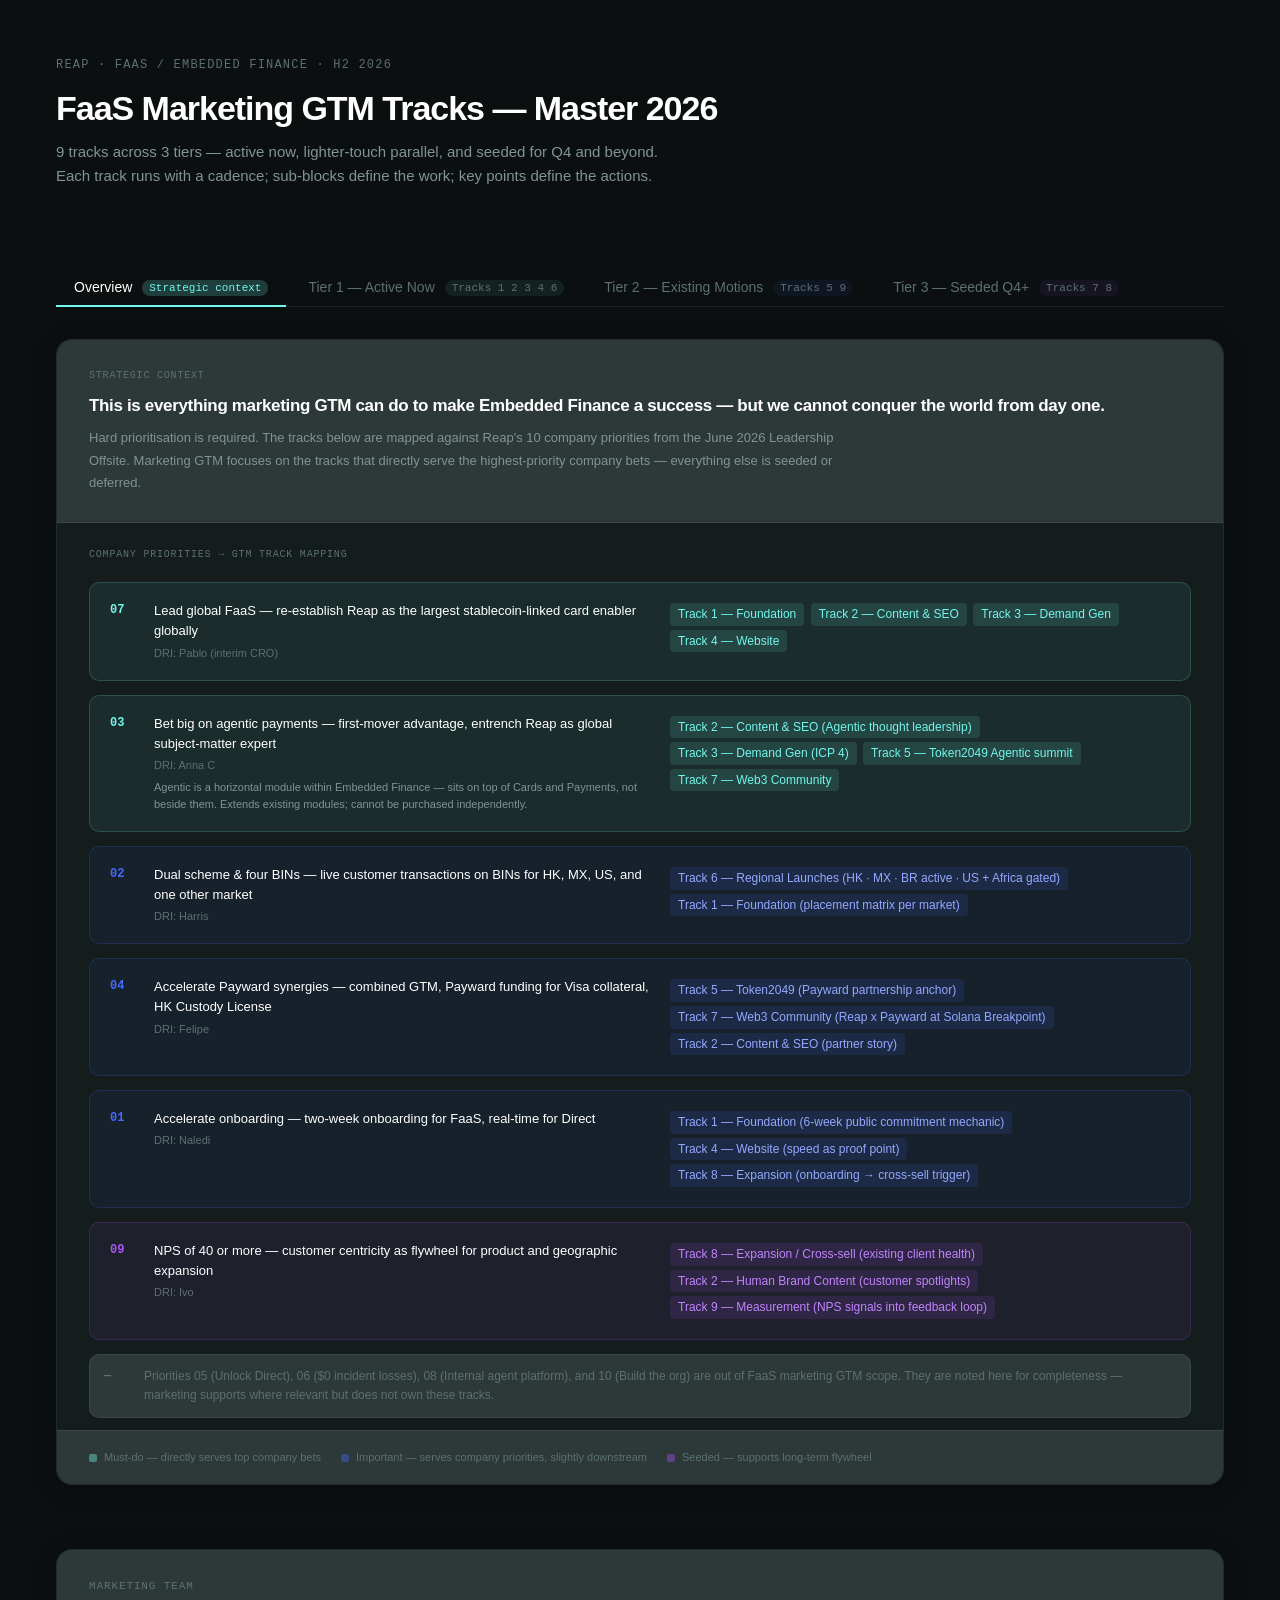
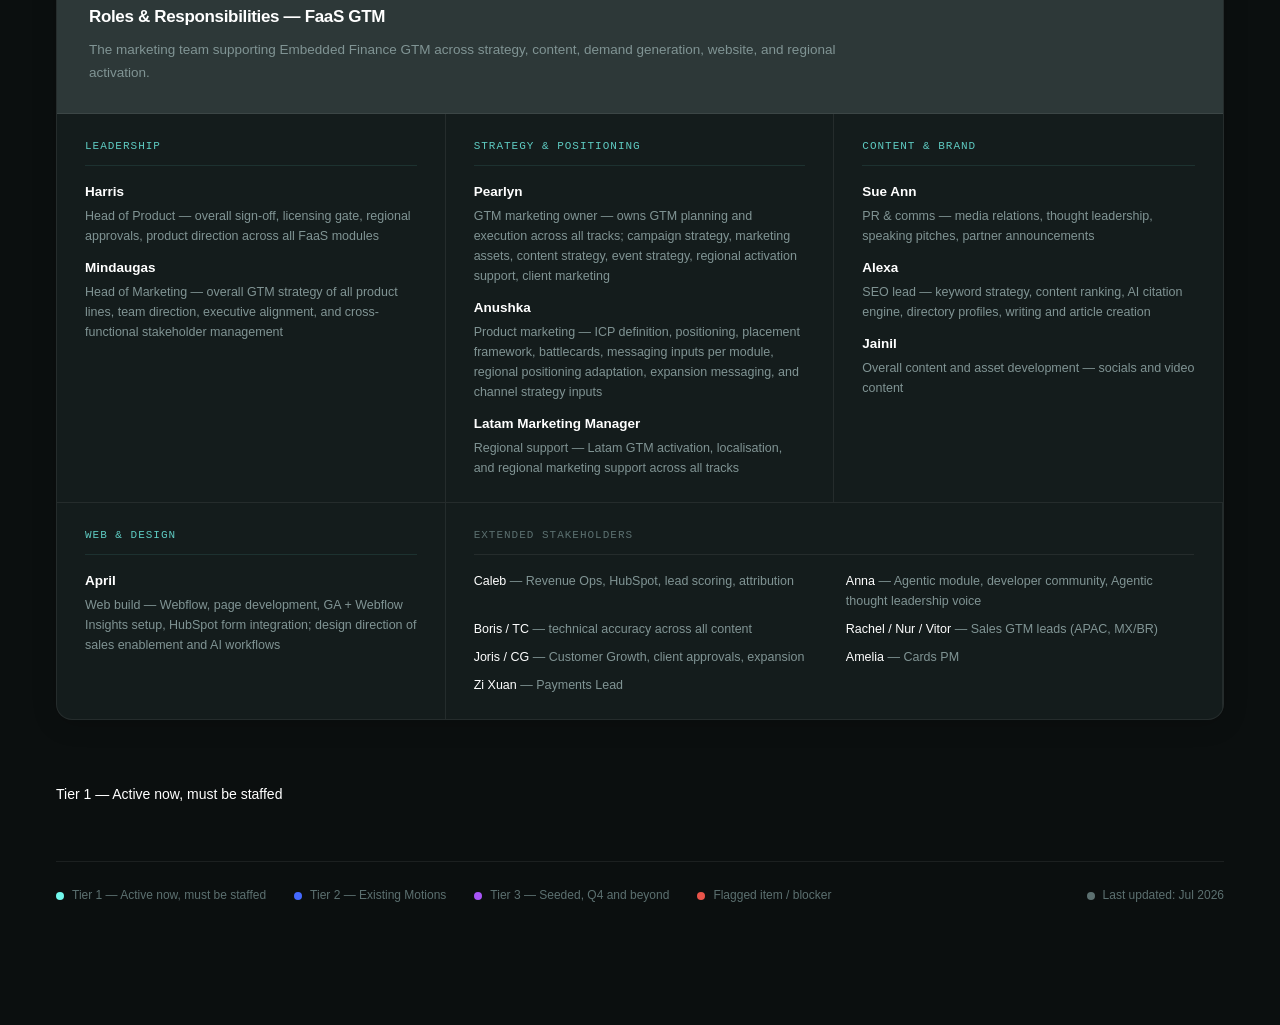
==== commit 05741e66: "Add Amelia (Cards PM) and Zi Xuan (Payments Lead) to Extended Stakeholders Co-Authored-By: Claude So" ====
--- a/faas_gtm_canvas_1.html
+++ b/faas_gtm_canvas_1.html
@@ -529,6 +529,8 @@
             <div style="font-size:12.5px;color:var(--subtle);line-height:1.6;"><b style="color:var(--text);font-weight:500;">Boris / TC</b> — technical accuracy across all content</div>
             <div style="font-size:12.5px;color:var(--subtle);line-height:1.6;"><b style="color:var(--text);font-weight:500;">Rachel / Nur / Vitor</b> — Sales GTM leads (APAC, MX/BR)</div>
             <div style="font-size:12.5px;color:var(--subtle);line-height:1.6;"><b style="color:var(--text);font-weight:500;">Joris / CG</b> — Customer Growth, client approvals, expansion</div>
+            <div style="font-size:12.5px;color:var(--subtle);line-height:1.6;"><b style="color:var(--text);font-weight:500;">Amelia</b> — Cards PM</div>
+            <div style="font-size:12.5px;color:var(--subtle);line-height:1.6;"><b style="color:var(--text);font-weight:500;">Zi Xuan</b> — Payments Lead</div>
           </div>
         </div>
 
